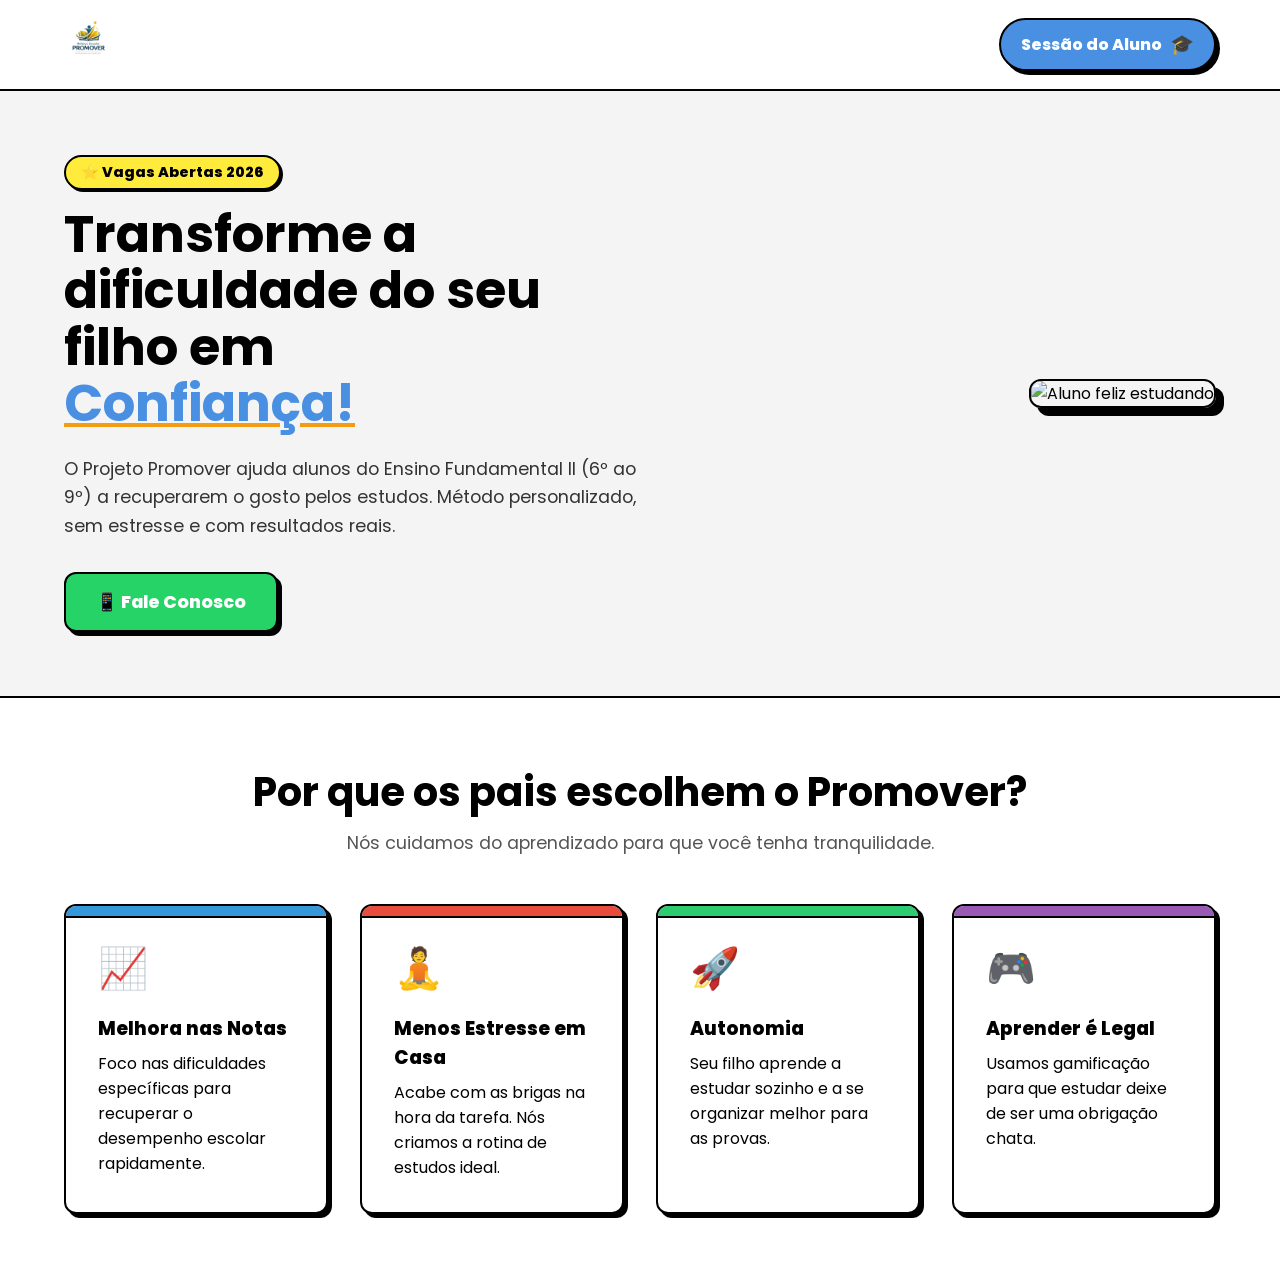
==== index.html @ b918e98c "up" ====
<!DOCTYPE html>
<html lang="pt-br">
<head>
    <meta charset="UTF-8">
    <meta name="viewport" content="width=device-width, initial-scale=1.0">
    <title>Projeto Promover - Reforço Escolar</title>
    <link href="https://fonts.googleapis.com/css2?family=Poppins:wght@400;600;800&display=swap" rel="stylesheet">
    
    <style>
        /* --- ESTILO NEO-BRUTALISTA / POP (Mantido) --- */
        :root {
            --primary: #4a90e2;    
            --accent: #f39c12;     
            --bg-body: #f4f4f4;    
            --surface: #ffffff;
            --border-color: #000000;
            --border-width: 2px;
            --shadow-hard: 4px 4px 0px 0px #000000;
            --radius: 12px;
        }

        * { margin: 0; padding: 0; box-sizing: border-box; font-family: 'Poppins', sans-serif; }

        body { background-color: var(--bg-body); color: #000; }
        a { text-decoration: none; color: inherit; }
        ul { list-style: none; }

        /* Header */
        header {
            background: var(--surface);
            padding: 1rem 5%;
            display: flex;
            justify-content: space-between;
            align-items: center;
            border-bottom: var(--border-width) solid var(--border-color);
            position: sticky;
            top: 0;
            z-index: 1000;
        }

        .logo img { height: 50px; }

        /* Navegação simplificada */
        nav ul { display: flex; align-items: center; gap: 1.5rem; }

        /* Botão Sessão do Aluno */
        .btn-aluno {
            background-color: var(--primary);
            color: #fff !important;
            padding: 10px 20px;
            border: var(--border-width) solid var(--border-color);
            border-radius: 50px;
            font-weight: 800;
            box-shadow: var(--shadow-hard);
            transition: transform 0.1s, box-shadow 0.1s;
            display: flex;
            align-items: center;
            gap: 8px;
        }

        .btn-aluno:active {
            transform: translate(2px, 2px);
            box-shadow: 0px 0px 0px 0px #000;
        }

        /* Hero Section */
        .hero {
            display: flex;
            align-items: center;
            justify-content: space-between;
            padding: 4rem 5%;
            gap: 2rem;
        }

        .hero-text { max-width: 50%; }

        .tag {
            background: #ffeb3b;
            display: inline-block;
            padding: 5px 15px;
            border: var(--border-width) solid var(--border-color);
            border-radius: 20px;
            font-weight: 800;
            font-size: 0.9rem;
            margin-bottom: 1rem;
            box-shadow: 2px 2px 0px 0px #000;
        }

        .hero h1 {
            font-size: 3.2rem;
            line-height: 1.1;
            margin-bottom: 1.5rem;
            color: #000;
        }

        .hero h1 span {
            color: var(--primary);
            text-decoration: underline;
            text-decoration-thickness: 4px;
            text-decoration-color: var(--accent);
        }

        .hero p {
            font-size: 1.1rem;
            line-height: 1.6;
            margin-bottom: 2rem;
            color: #333;
        }

        .cta-group { display: flex; gap: 15px; }

        /* Botão Principal (WhatsApp) */
        .btn-main {
            background: #25D366; /* Verde WhatsApp */
            color: #fff;
            padding: 15px 30px;
            font-size: 1.1rem;
            font-weight: 800;
            border: var(--border-width) solid var(--border-color);
            border-radius: var(--radius);
            box-shadow: var(--shadow-hard);
            cursor: pointer;
            transition: 0.1s;
            display: inline-flex;
            align-items: center;
            gap: 10px;
        }

        .btn-main:active {
            transform: translate(4px, 4px);
            box-shadow: 0 0 0 0 #000;
        }

        .hero-img img {
            max-width: 100%;
            border: var(--border-width) solid var(--border-color);
            border-radius: var(--radius);
            box-shadow: 8px 8px 0px 0px #000;
        }

        /* Serviços */
        .servicos {
            padding: 4rem 5%;
            background: #fff;
            border-top: var(--border-width) solid var(--border-color);
        }

        .section-header { text-align: center; margin-bottom: 3rem; }
        .section-header h2 { font-size: 2.5rem; margin-bottom: 0.5rem; }
        .section-header p { font-size: 1.1rem; color: #555; max-width: 600px; margin: 0 auto; }

        .grid {
            display: grid;
            grid-template-columns: repeat(auto-fit, minmax(260px, 1fr));
            gap: 2rem;
        }

        .card {
            background: #fff;
            padding: 2rem;
            border: var(--border-width) solid var(--border-color);
            border-radius: var(--radius);
            box-shadow: var(--shadow-hard);
            transition: transform 0.2s;
            position: relative;
            overflow: hidden;
        }

        .card:hover { transform: translateY(-5px); }

        .card::before {
            content: '';
            position: absolute;
            top: 0; left: 0; right: 0;
            height: 10px;
            border-bottom: var(--border-width) solid var(--border-color);
        }
        
        .card.blue::before { background: #3498db; }
        .card.red::before { background: #e74c3c; }
        .card.green::before { background: #2ecc71; }
        .card.purple::before { background: #9b59b6; }

        .icon { font-size: 2.5rem; margin-bottom: 1rem; display: inline-block; }
        .card h3 { margin-bottom: 0.5rem; font-weight: 800; }

        /* Mobile */
        @media (max-width: 768px) {
            header { flex-direction: column; gap: 1rem; }
            nav ul { width: 100%; justify-content: center; } /* Centraliza o botão no mobile */
            .hero { flex-direction: column-reverse; text-align: center; }
            .hero-text { max-width: 100%; }
            .cta-group { justify-content: center; flex-direction: column; }
            .logo img { height: 40px; }
        }
    </style>
</head>
<body>

    <header>
        <a href="#" class="logo">
            <img src="logo.png" alt="Logo Projeto Promover">
        </a>
        
        <nav>
            <ul>
                <li>
                    <a href="/login-aluno" class="btn-aluno">
                        <span>Sessão do Aluno</span>
                        <span style="font-size: 1.2em;">🎓</span>
                    </a>
                </li>
            </ul>
        </nav>
    </header>

    <main>
        <section class="hero">
            <div class="hero-text">
                <div class="tag">⭐ Vagas Abertas 2026</div>
                
                <h1>Transforme a dificuldade do seu filho em <br><span>Confiança!</span></h1>
                
                <p>O Projeto Promover ajuda alunos do Ensino Fundamental II (6º ao 9º) a recuperarem o gosto pelos estudos. Método personalizado, sem estresse e com resultados reais.</p>
                
                <div class="cta-group">
                    <a href="https://wa.me/5585992621003?text=Vi%20o%20site%20e%20gostaria%20de%20pedir%20informa%C3%A7%C3%B5es" target="_blank" class="btn-main">
                        📱 Fale Conosco
                    </a>
                </div>
            </div>

            <div class="hero-img">
                <img src="https://placehold.co/600x400/ffeaa7/000000?text=Crian%C3%A7a+Feliz+Estudando" alt="Aluno feliz estudando">
            </div>
        </section>

        <section class="servicos">
            <div class="section-header">
                <h2>Por que os pais escolhem o Promover?</h2>
                <p>Nós cuidamos do aprendizado para que você tenha tranquilidade.</p>
            </div>

            <div class="grid">
                <div class="card blue">
                    <span class="icon">📈</span>
                    <h3>Melhora nas Notas</h3>
                    <p>Foco nas dificuldades específicas para recuperar o desempenho escolar rapidamente.</p>
                </div>
                
                <div class="card red">
                    <span class="icon">🧘</span>
                    <h3>Menos Estresse em Casa</h3>
                    <p>Acabe com as brigas na hora da tarefa. Nós criamos a rotina de estudos ideal.</p>
                </div>

                <div class="card green">
                    <span class="icon">🚀</span>
                    <h3>Autonomia</h3>
                    <p>Seu filho aprende a estudar sozinho e a se organizar melhor para as provas.</p>
                </div>

                <div class="card purple">
                    <span class="icon">🎮</span>
                    <h3>Aprender é Legal</h3>
                    <p>Usamos gamificação para que estudar deixe de ser uma obrigação chata.</p>
                </div>
            </div>
        </section>
    </main>

</body>
</html>
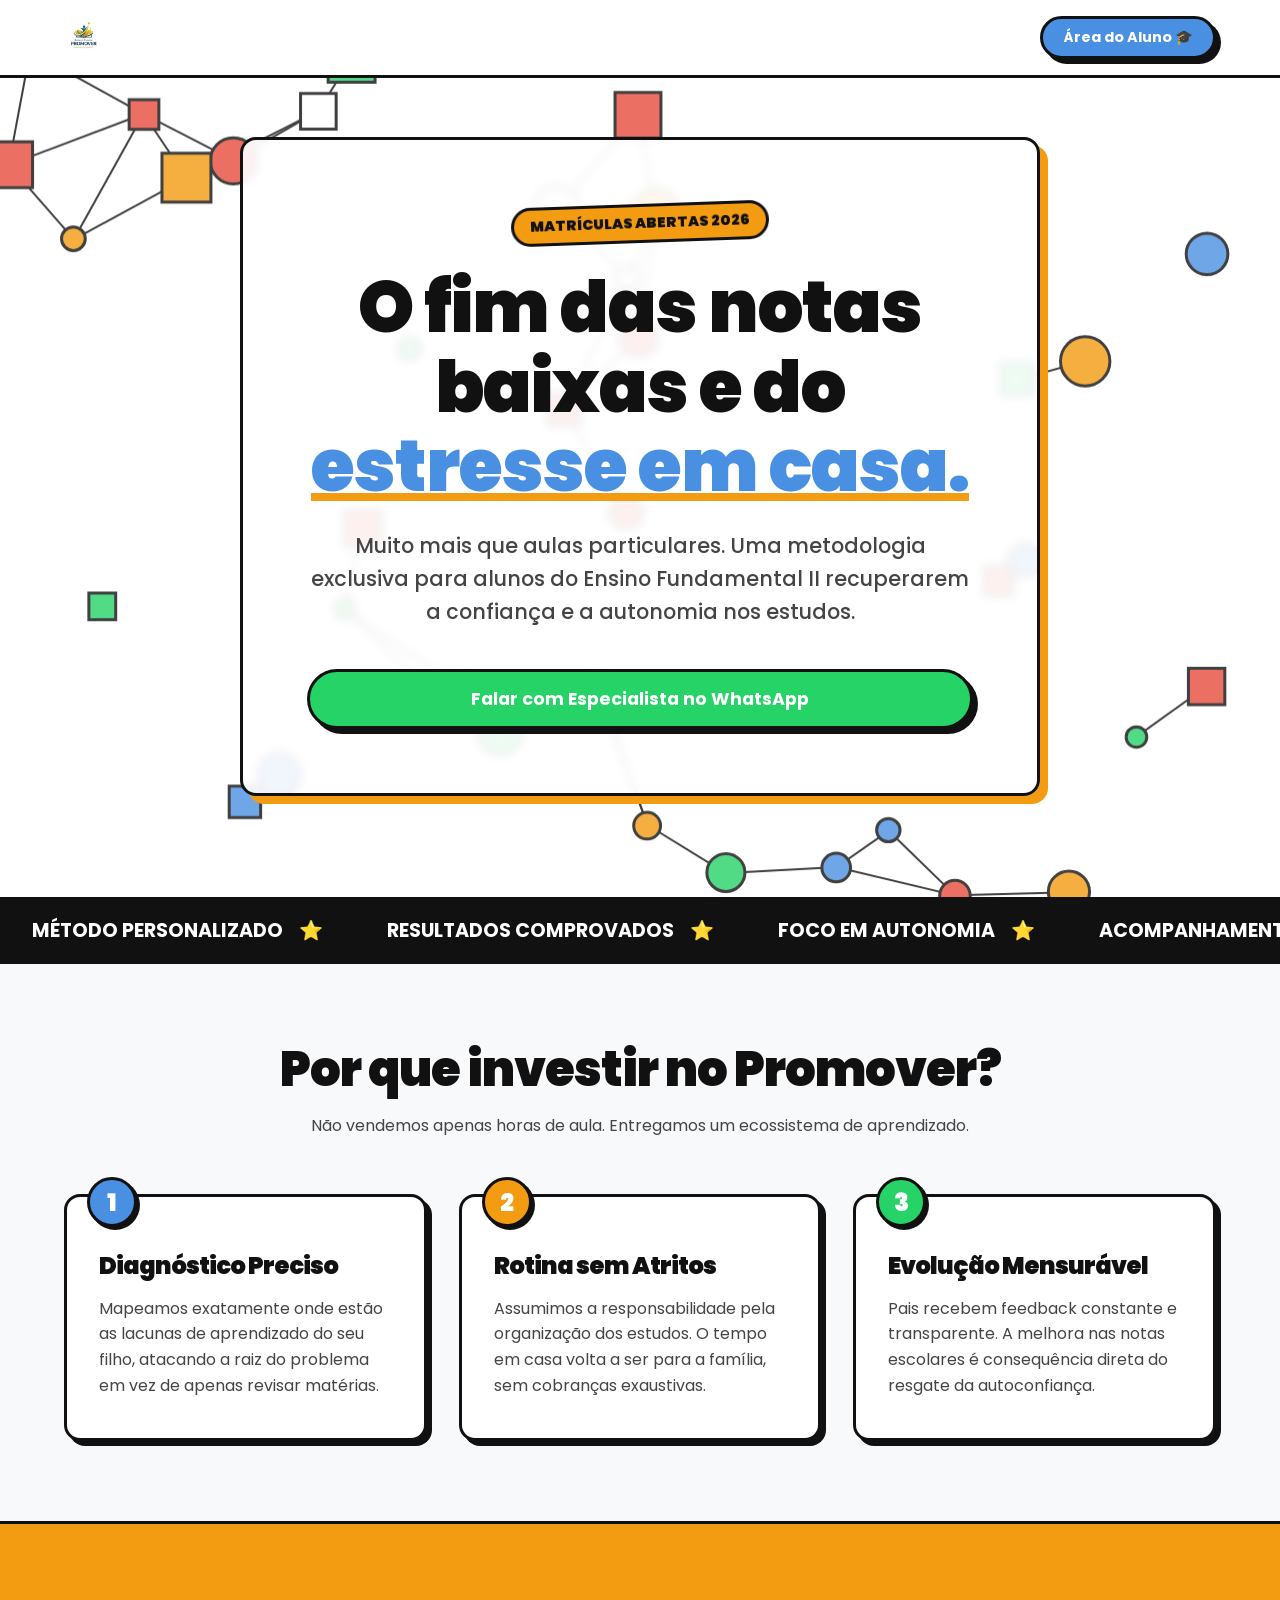
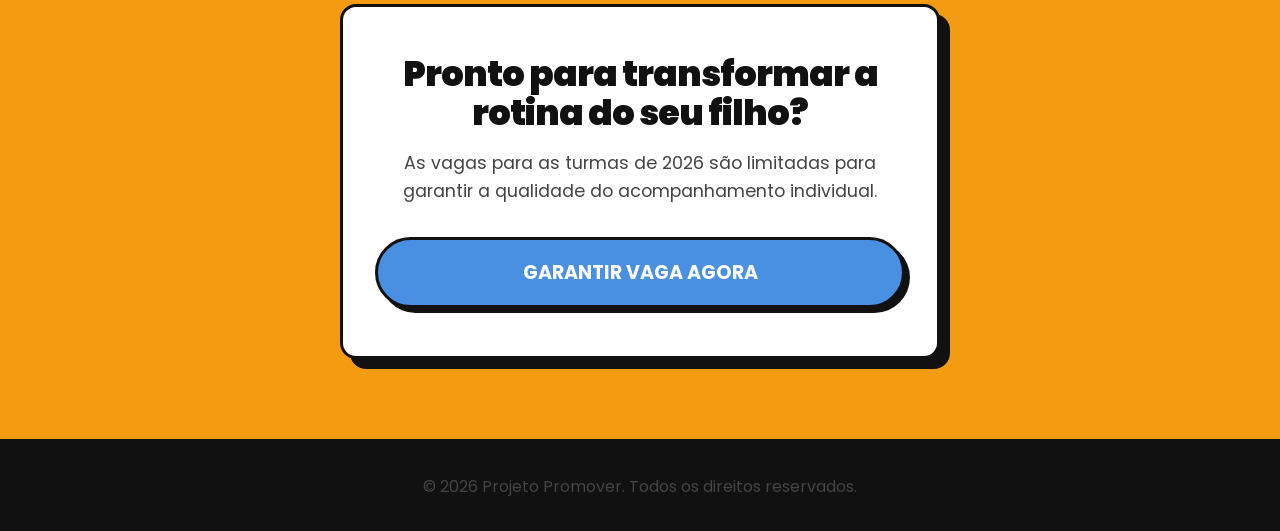
==== commit 2aa2ab95: "up" ====
--- a/index.html
+++ b/index.html
@@ -2,30 +2,78 @@
 <html lang="pt-br">
 <head>
     <meta charset="UTF-8">
-    <meta name="viewport" content="width=device-width, initial-scale=1.0">
-    <title>Projeto Promover - Reforço Escolar</title>
-    <link href="https://fonts.googleapis.com/css2?family=Poppins:wght@400;600;800&display=swap" rel="stylesheet">
+    <meta name="viewport" content="width=device-width, initial-scale=1.0, maximum-scale=1.0, user-scalable=no">
+    <title>Projeto Promover | Reforço Escolar Premium</title>
+    <link href="https://fonts.googleapis.com/css2?family=Poppins:wght@400;500;700;900&display=swap" rel="stylesheet">
     
     <style>
-        /* --- ESTILO NEO-BRUTALISTA / POP (Mantido) --- */
         :root {
             --primary: #4a90e2;    
             --accent: #f39c12;     
-            --bg-body: #f4f4f4;    
+            --success: #25D366;
+            --danger: #e74c3c;
+            --dark: #111111;
+            --bg-body: #f8f9fa;    
             --surface: #ffffff;
-            --border-color: #000000;
-            --border-width: 2px;
-            --shadow-hard: 4px 4px 0px 0px #000000;
-            --radius: 12px;
+            --border-color: #111111;
+            --border-width: 3px;
+            --shadow-hard: 5px 5px 0px 0px var(--dark);
+            --shadow-hard-hover: 2px 2px 0px 0px var(--dark);
+            --radius-lg: 16px;
+            --radius-sm: 8px;
         }
 
         * { margin: 0; padding: 0; box-sizing: border-box; font-family: 'Poppins', sans-serif; }
-
-        body { background-color: var(--bg-body); color: #000; }
+        
+        body { 
+            background-color: var(--bg-body); 
+            color: var(--dark); 
+            overflow-x: hidden; 
+            -webkit-font-smoothing: antialiased;
+        }
+        
         a { text-decoration: none; color: inherit; }
         ul { list-style: none; }
-
-        /* Header */
+        img { max-width: 100%; display: block; }
+
+        h1, h2, h3 { font-weight: 900; line-height: 1.1; letter-spacing: -1px; }
+        p { font-weight: 400; line-height: 1.6; color: #444; }
+
+        .btn {
+            display: inline-flex;
+            align-items: center;
+            justify-content: center;
+            gap: 10px;
+            padding: 14px 28px;
+            font-size: 1.1rem;
+            font-weight: 700;
+            border: var(--border-width) solid var(--border-color);
+            border-radius: 50px;
+            cursor: pointer;
+            transition: all 0.2s ease;
+            text-align: center;
+            box-shadow: var(--shadow-hard);
+        }
+
+        .btn:active {
+            transform: translate(3px, 3px);
+            box-shadow: var(--shadow-hard-hover);
+        }
+
+        .btn-primary { background-color: var(--primary); color: #fff; }
+        .btn-success { background-color: var(--success); color: #fff; }
+        .btn-outline { background-color: var(--surface); color: var(--dark); }
+
+        .reveal {
+            opacity: 0;
+            transform: translateY(40px);
+            transition: opacity 0.7s ease-out, transform 0.7s cubic-bezier(0.2, 0.8, 0.2, 1);
+        }
+        .reveal.active {
+            opacity: 1;
+            transform: translateY(0);
+        }
+
         header {
             background: var(--surface);
             padding: 1rem 5%;
@@ -33,165 +81,229 @@
             justify-content: space-between;
             align-items: center;
             border-bottom: var(--border-width) solid var(--border-color);
-            position: sticky;
+            position: fixed;
+            width: 100%;
             top: 0;
             z-index: 1000;
         }
 
-        .logo img { height: 50px; }
-
-        /* Navegação simplificada */
-        nav ul { display: flex; align-items: center; gap: 1.5rem; }
-
-        /* Botão Sessão do Aluno */
-        .btn-aluno {
-            background-color: var(--primary);
-            color: #fff !important;
-            padding: 10px 20px;
+        .logo img { height: 40px; }
+
+        .hero {
+            position: relative;
+            min-height: 100vh;
+            display: flex;
+            flex-direction: column;
+            justify-content: center;
+            padding: 100px 5% 4rem; /* Top padding para o header fixo */
+            background-color: var(--surface);
+            border-bottom: var(--border-width) solid var(--border-color);
+            overflow: hidden;
+        }
+
+        #networkCanvas {
+            position: absolute;
+            top: 0;
+            left: 0;
+            width: 100%;
+            height: 100%;
+            z-index: 1;
+            opacity: 0.8;
+            pointer-events: auto; /* Permite interacao */
+        }
+
+        .hero-content {
+            position: relative;
+            z-index: 2;
+            max-width: 800px;
+            margin: 0 auto;
+            text-align: center;
+            background: rgba(255, 255, 255, 0.9);
+            padding: 2rem;
+            border: var(--border-width) solid var(--border-color);
+            border-radius: var(--radius-lg);
+            box-shadow: 8px 8px 0px 0px var(--accent);
+            backdrop-filter: blur(5px);
+        }
+
+        .hero-tag {
+            display: inline-block;
+            background: var(--accent);
+            color: var(--dark);
+            padding: 6px 16px;
             border: var(--border-width) solid var(--border-color);
             border-radius: 50px;
-            font-weight: 800;
-            box-shadow: var(--shadow-hard);
-            transition: transform 0.1s, box-shadow 0.1s;
-            display: flex;
-            align-items: center;
-            gap: 8px;
-        }
-
-        .btn-aluno:active {
-            transform: translate(2px, 2px);
-            box-shadow: 0px 0px 0px 0px #000;
-        }
-
-        /* Hero Section */
-        .hero {
-            display: flex;
-            align-items: center;
-            justify-content: space-between;
-            padding: 4rem 5%;
-            gap: 2rem;
-        }
-
-        .hero-text { max-width: 50%; }
-
-        .tag {
-            background: #ffeb3b;
-            display: inline-block;
-            padding: 5px 15px;
-            border: var(--border-width) solid var(--border-color);
-            border-radius: 20px;
-            font-weight: 800;
+            font-weight: 900;
             font-size: 0.9rem;
-            margin-bottom: 1rem;
-            box-shadow: 2px 2px 0px 0px #000;
+            text-transform: uppercase;
+            margin-bottom: 1.5rem;
+            transform: rotate(-2deg);
         }
 
         .hero h1 {
-            font-size: 3.2rem;
-            line-height: 1.1;
+            font-size: clamp(2.2rem, 8vw, 4.5rem);
             margin-bottom: 1.5rem;
-            color: #000;
         }
 
         .hero h1 span {
             color: var(--primary);
-            text-decoration: underline;
-            text-decoration-thickness: 4px;
-            text-decoration-color: var(--accent);
-        }
-
-        .hero p {
-            font-size: 1.1rem;
-            line-height: 1.6;
-            margin-bottom: 2rem;
-            color: #333;
-        }
-
-        .cta-group { display: flex; gap: 15px; }
-
-        /* Botão Principal (WhatsApp) */
-        .btn-main {
-            background: #25D366; /* Verde WhatsApp */
-            color: #fff;
-            padding: 15px 30px;
-            font-size: 1.1rem;
-            font-weight: 800;
-            border: var(--border-width) solid var(--border-color);
-            border-radius: var(--radius);
-            box-shadow: var(--shadow-hard);
-            cursor: pointer;
-            transition: 0.1s;
-            display: inline-flex;
-            align-items: center;
-            gap: 10px;
-        }
-
-        .btn-main:active {
-            transform: translate(4px, 4px);
-            box-shadow: 0 0 0 0 #000;
-        }
-
-        .hero-img img {
-            max-width: 100%;
-            border: var(--border-width) solid var(--border-color);
-            border-radius: var(--radius);
-            box-shadow: 8px 8px 0px 0px #000;
-        }
-
-        /* Serviços */
-        .servicos {
-            padding: 4rem 5%;
-            background: #fff;
-            border-top: var(--border-width) solid var(--border-color);
-        }
-
-        .section-header { text-align: center; margin-bottom: 3rem; }
-        .section-header h2 { font-size: 2.5rem; margin-bottom: 0.5rem; }
-        .section-header p { font-size: 1.1rem; color: #555; max-width: 600px; margin: 0 auto; }
-
-        .grid {
-            display: grid;
-            grid-template-columns: repeat(auto-fit, minmax(260px, 1fr));
-            gap: 2rem;
-        }
-
-        .card {
-            background: #fff;
-            padding: 2rem;
-            border: var(--border-width) solid var(--border-color);
-            border-radius: var(--radius);
-            box-shadow: var(--shadow-hard);
-            transition: transform 0.2s;
             position: relative;
-            overflow: hidden;
-        }
-
-        .card:hover { transform: translateY(-5px); }
-
-        .card::before {
+            display: inline-block;
+        }
+        
+        .hero h1 span::after {
             content: '';
             position: absolute;
-            top: 0; left: 0; right: 0;
-            height: 10px;
+            bottom: 4px;
+            left: 0;
+            width: 100%;
+            height: 8px;
+            background-color: var(--accent);
+            z-index: -1;
+        }
+
+        .hero p {
+            font-size: clamp(1.1rem, 4vw, 1.3rem);
+            margin-bottom: 2.5rem;
+            font-weight: 500;
+        }
+
+        .hero-btns {
+            display: flex;
+            flex-direction: column;
+            gap: 1rem;
+        }
+
+        .marquee-wrapper {
+            background: var(--dark);
+            color: #fff;
+            padding: 1rem 0;
+            overflow: hidden;
             border-bottom: var(--border-width) solid var(--border-color);
-        }
-        
-        .card.blue::before { background: #3498db; }
-        .card.red::before { background: #e74c3c; }
-        .card.green::before { background: #2ecc71; }
-        .card.purple::before { background: #9b59b6; }
-
-        .icon { font-size: 2.5rem; margin-bottom: 1rem; display: inline-block; }
-        .card h3 { margin-bottom: 0.5rem; font-weight: 800; }
-
-        /* Mobile */
-        @media (max-width: 768px) {
-            header { flex-direction: column; gap: 1rem; }
-            nav ul { width: 100%; justify-content: center; } /* Centraliza o botão no mobile */
-            .hero { flex-direction: column-reverse; text-align: center; }
-            .hero-text { max-width: 100%; }
-            .cta-group { justify-content: center; flex-direction: column; }
-            .logo img { height: 40px; }
+            display: flex;
+            white-space: nowrap;
+        }
+
+        .marquee-content {
+            display: flex;
+            animation: marquee 20s linear infinite;
+        }
+
+        .marquee-item {
+            font-size: 1.2rem;
+            font-weight: 700;
+            text-transform: uppercase;
+            margin: 0 2rem;
+            display: flex;
+            align-items: center;
+            gap: 1rem;
+        }
+
+        .marquee-item::after {
+            content: '⭐';
+        }
+
+        @keyframes marquee {
+            0% { transform: translateX(0); }
+            100% { transform: translateX(-50%); }
+        }
+
+        .section-padding {
+            padding: 5rem 5%;
+        }
+
+        .section-title {
+            text-align: center;
+            margin-bottom: 3.5rem;
+        }
+
+        .section-title h2 {
+            font-size: clamp(2rem, 6vw, 3rem);
+            margin-bottom: 1rem;
+        }
+
+        .grid-cards {
+            display: grid;
+            grid-template-columns: 1fr;
+            gap: 2rem;
+        }
+
+        .invest-card {
+            background: var(--surface);
+            border: var(--border-width) solid var(--border-color);
+            border-radius: var(--radius-lg);
+            padding: 2.5rem 2rem;
+            box-shadow: var(--shadow-hard);
+            position: relative;
+            transition: transform 0.3s ease;
+        }
+
+        .invest-card:hover {
+            transform: translateY(-5px);
+        }
+
+        .card-number {
+            position: absolute;
+            top: -20px;
+            left: 20px;
+            background: var(--primary);
+            color: #fff;
+            width: 50px;
+            height: 50px;
+            display: flex;
+            align-items: center;
+            justify-content: center;
+            font-size: 1.5rem;
+            font-weight: 900;
+            border: var(--border-width) solid var(--border-color);
+            border-radius: 50%;
+            box-shadow: 3px 3px 0px 0px var(--dark);
+        }
+
+        .invest-card h3 {
+            font-size: 1.5rem;
+            margin-bottom: 1rem;
+            margin-top: 1rem;
+        }
+
+        .cta-final {
+            background: var(--accent);
+            text-align: center;
+            border-top: var(--border-width) solid var(--border-color);
+            border-bottom: var(--border-width) solid var(--border-color);
+        }
+
+        .cta-box {
+            background: var(--surface);
+            border: var(--border-width) solid var(--border-color);
+            border-radius: var(--radius-lg);
+            padding: 3rem 2rem;
+            box-shadow: 10px 10px 0px 0px var(--dark);
+            max-width: 600px;
+            margin: 0 auto;
+        }
+
+        .cta-box h2 {
+            font-size: 2.2rem;
+            margin-bottom: 1rem;
+        }
+
+        .cta-box p {
+            margin-bottom: 2rem;
+            font-size: 1.1rem;
+        }
+
+        footer {
+            background: var(--dark);
+            color: #fff;
+            text-align: center;
+            padding: 2rem 5%;
+        }
+
+        @media (min-width: 768px) {
+            .hero-btns { flex-direction: row; justify-content: center; }
+            .grid-cards { grid-template-columns: repeat(3, 1fr); }
+            .hero-content { padding: 4rem; }
         }
     </style>
 </head>
@@ -199,75 +311,243 @@
 
     <header>
         <a href="#" class="logo">
-            <img src="logo.png" alt="Logo Projeto Promover">
+            <img src="logo.png" alt="Projeto Promover">
         </a>
-        
-        <nav>
-            <ul>
-                <li>
-                    <a href="/login-aluno" class="btn-aluno">
-                        <span>Sessão do Aluno</span>
-                        <span style="font-size: 1.2em;">🎓</span>
-                    </a>
-                </li>
-            </ul>
-        </nav>
+        <a href="turmas.html" class="btn btn-primary" style="padding: 8px 20px; font-size: 0.9rem;">
+            Área do Aluno 🎓
+        </a>
     </header>
 
     <main>
         <section class="hero">
-            <div class="hero-text">
-                <div class="tag">⭐ Vagas Abertas 2026</div>
+            <canvas id="networkCanvas"></canvas>
+            
+            <div class="hero-content reveal">
+                <div class="hero-tag">Matrículas Abertas 2026</div>
                 
-                <h1>Transforme a dificuldade do seu filho em <br><span>Confiança!</span></h1>
+                <h1>O fim das notas baixas e do <span>estresse em casa.</span></h1>
                 
-                <p>O Projeto Promover ajuda alunos do Ensino Fundamental II (6º ao 9º) a recuperarem o gosto pelos estudos. Método personalizado, sem estresse e com resultados reais.</p>
+                <p>Muito mais que aulas particulares. Uma metodologia exclusiva para alunos do Ensino Fundamental II recuperarem a confiança e a autonomia nos estudos.</p>
                 
-                <div class="cta-group">
-                    <a href="https://wa.me/5585992621003?text=Vi%20o%20site%20e%20gostaria%20de%20pedir%20informa%C3%A7%C3%B5es" target="_blank" class="btn-main">
-                        📱 Fale Conosco
+                <div class="hero-btns">
+                    <a href="https://wa.me/5585992621003?text=Quero%20agendar%20uma%20avalia%C3%A7%C3%A3o%20para%20meu%20filho(a)" target="_blank" class="btn btn-success" style="width: 100%;">
+                        Falar com Especialista no WhatsApp
                     </a>
                 </div>
             </div>
-
-            <div class="hero-img">
-                <img src="https://placehold.co/600x400/ffeaa7/000000?text=Crian%C3%A7a+Feliz+Estudando" alt="Aluno feliz estudando">
+        </section>
+
+        <div class="marquee-wrapper">
+            <div class="marquee-content">
+                <!-- Conteudo duplicado para criar o loop infinito -->
+                <div class="marquee-item">Método Personalizado</div>
+                <div class="marquee-item">Resultados Comprovados</div>
+                <div class="marquee-item">Foco em Autonomia</div>
+                <div class="marquee-item">Acompanhamento Individual</div>
+                <div class="marquee-item">Do 6º ao 9º Ano</div>
+                <!-- Duplicata -->
+                <div class="marquee-item">Método Personalizado</div>
+                <div class="marquee-item">Resultados Comprovados</div>
+                <div class="marquee-item">Foco em Autonomia</div>
+                <div class="marquee-item">Acompanhamento Individual</div>
+                <div class="marquee-item">Do 6º ao 9º Ano</div>
             </div>
-        </section>
-
-        <section class="servicos">
-            <div class="section-header">
-                <h2>Por que os pais escolhem o Promover?</h2>
-                <p>Nós cuidamos do aprendizado para que você tenha tranquilidade.</p>
+        </div>
+
+        <section class="section-padding">
+            <div class="section-title reveal">
+                <h2>Por que investir no Promover?</h2>
+                <p>Não vendemos apenas horas de aula. Entregamos um ecossistema de aprendizado.</p>
             </div>
 
-            <div class="grid">
-                <div class="card blue">
-                    <span class="icon">📈</span>
-                    <h3>Melhora nas Notas</h3>
-                    <p>Foco nas dificuldades específicas para recuperar o desempenho escolar rapidamente.</p>
+            <div class="grid-cards">
+                <div class="invest-card reveal" style="transition-delay: 0.1s;">
+                    <div class="card-number">1</div>
+                    <h3>Diagnóstico Preciso</h3>
+                    <p>Mapeamos exatamente onde estão as lacunas de aprendizado do seu filho, atacando a raiz do problema em vez de apenas revisar matérias.</p>
                 </div>
-                
-                <div class="card red">
-                    <span class="icon">🧘</span>
-                    <h3>Menos Estresse em Casa</h3>
-                    <p>Acabe com as brigas na hora da tarefa. Nós criamos a rotina de estudos ideal.</p>
+
+                <div class="invest-card reveal" style="transition-delay: 0.2s;">
+                    <div class="card-number" style="background: var(--accent);">2</div>
+                    <h3>Rotina sem Atritos</h3>
+                    <p>Assumimos a responsabilidade pela organização dos estudos. O tempo em casa volta a ser para a família, sem cobranças exaustivas.</p>
                 </div>
 
-                <div class="card green">
-                    <span class="icon">🚀</span>
-                    <h3>Autonomia</h3>
-                    <p>Seu filho aprende a estudar sozinho e a se organizar melhor para as provas.</p>
-                </div>
-
-                <div class="card purple">
-                    <span class="icon">🎮</span>
-                    <h3>Aprender é Legal</h3>
-                    <p>Usamos gamificação para que estudar deixe de ser uma obrigação chata.</p>
+                <div class="invest-card reveal" style="transition-delay: 0.3s;">
+                    <div class="card-number" style="background: var(--success);">3</div>
+                    <h3>Evolução Mensurável</h3>
+                    <p>Pais recebem feedback constante e transparente. A melhora nas notas escolares é consequência direta do resgate da autoconfiança.</p>
                 </div>
             </div>
         </section>
+
+        <section class="section-padding cta-final">
+            <div class="cta-box reveal">
+                <h2>Pronto para transformar a rotina do seu filho?</h2>
+                <p>As vagas para as turmas de 2026 são limitadas para garantir a qualidade do acompanhamento individual.</p>
+                <a href="https://wa.me/5585992621003?text=Ol%C3%A1!%20Gostaria%20de%20saber%20os%20valores%20e%20planos%20do%20Projeto%20Promover." target="_blank" class="btn btn-primary" style="width: 100%; font-size: 1.2rem; padding: 18px;">
+                    GARANTIR VAGA AGORA
+                </a>
+            </div>
+        </section>
     </main>
 
+    <footer>
+        <p>&copy; 2026 Projeto Promover. Todos os direitos reservados.</p>
+    </footer>
+
+    <script>
+        // 1. Logica do Scroll Reveal (Animacoes na rolagem)
+        document.addEventListener("DOMContentLoaded", () => {
+            const reveals = document.querySelectorAll(".reveal");
+            const observer = new IntersectionObserver((entries) => {
+                entries.forEach(entry => {
+                    if (entry.isIntersecting) {
+                        entry.target.classList.add("active");
+                    }
+                });
+            }, { threshold: 0.15, rootMargin: "0px 0px -50px 0px" });
+
+            reveals.forEach(reveal => observer.observe(reveal));
+        });
+
+        // 2. Logica do Canvas Interativo (Conexoes Neo-Brutalistas)
+        window.onload = function() {
+            const canvas = document.getElementById('networkCanvas');
+            const ctx = canvas.getContext('2d');
+            let particles = [];
+            
+            // Controle de Mouse/Touch
+            let mouse = { x: null, y: null, radius: 100 };
+
+            function resize() {
+                canvas.width = canvas.parentElement.offsetWidth;
+                canvas.height = canvas.parentElement.offsetHeight;
+            }
+            
+            window.addEventListener('resize', resize);
+            resize();
+
+            // Atualiza posicao do mouse/touch
+            canvas.addEventListener('mousemove', (e) => {
+                const rect = canvas.getBoundingClientRect();
+                mouse.x = e.clientX - rect.left;
+                mouse.y = e.clientY - rect.top;
+            });
+            
+            canvas.addEventListener('touchmove', (e) => {
+                const rect = canvas.getBoundingClientRect();
+                mouse.x = e.touches[0].clientX - rect.left;
+                mouse.y = e.touches[0].clientY - rect.top;
+            });
+
+            canvas.addEventListener('mouseleave', () => { mouse.x = null; mouse.y = null; });
+            canvas.addEventListener('touchend', () => { mouse.x = null; mouse.y = null; });
+
+            const colors = ['#4a90e2', '#f39c12', '#25D366', '#e74c3c', '#ffffff'];
+            const shapes = ['circle', 'square'];
+
+            class Particle {
+                constructor() {
+                    this.x = Math.random() * canvas.width;
+                    this.y = Math.random() * canvas.height;
+                    this.size = Math.random() * 15 + 10;
+                    this.baseX = this.x;
+                    this.baseY = this.y;
+                    this.density = (Math.random() * 30) + 1;
+                    this.color = colors[Math.floor(Math.random() * colors.length)];
+                    this.shape = shapes[Math.floor(Math.random() * shapes.length)];
+                    this.vx = (Math.random() - 0.5) * 1.5;
+                    this.vy = (Math.random() - 0.5) * 1.5;
+                }
+
+                draw() {
+                    ctx.beginPath();
+                    ctx.lineWidth = 3;
+                    ctx.strokeStyle = '#111111';
+                    ctx.fillStyle = this.color;
+
+                    if (this.shape === 'circle') {
+                        ctx.arc(this.x, this.y, this.size, 0, Math.PI * 2);
+                    } else {
+                        ctx.rect(this.x - this.size, this.y - this.size, this.size * 2, this.size * 2);
+                    }
+                    
+                    ctx.fill();
+                    ctx.stroke();
+                }
+
+                update() {
+                    // Movimento natural
+                    this.x += this.vx;
+                    this.y += this.vy;
+
+                    // Rebater nas bordas
+                    if (this.x > canvas.width || this.x < 0) this.vx = -this.vx;
+                    if (this.y > canvas.height || this.y < 0) this.vy = -this.vy;
+
+                    // Interação com Mouse/Touch (Repelir)
+                    if (mouse.x != null) {
+                        let dx = mouse.x - this.x;
+                        let dy = mouse.y - this.y;
+                        let distance = Math.sqrt(dx * dx + dy * dy);
+                        let forceDirectionX = dx / distance;
+                        let forceDirectionY = dy / distance;
+                        let maxDistance = mouse.radius;
+                        let force = (maxDistance - distance) / maxDistance;
+                        let directionX = forceDirectionX * force * this.density;
+                        let directionY = forceDirectionY * force * this.density;
+
+                        if (distance < mouse.radius) {
+                            this.x -= directionX;
+                            this.y -= directionY;
+                        }
+                    }
+                }
+            }
+
+            function init() {
+                particles = [];
+                // Menos particulas em telas menores para melhor performance
+                let numParticles = window.innerWidth < 768 ? 20 : 40;
+                for (let i = 0; i < numParticles; i++) {
+                    particles.push(new Particle());
+                }
+            }
+
+            function animate() {
+                ctx.clearRect(0, 0, canvas.width, canvas.height);
+                
+                // Desenha linhas conectando particulas proximas
+                for (let a = 0; a < particles.length; a++) {
+                    for (let b = a; b < particles.length; b++) {
+                        let dx = particles[a].x - particles[b].x;
+                        let dy = particles[a].y - particles[b].y;
+                        let distance = Math.sqrt(dx * dx + dy * dy);
+
+                        if (distance < 150) {
+                            ctx.beginPath();
+                            ctx.strokeStyle = '#111111';
+                            ctx.lineWidth = 2;
+                            ctx.moveTo(particles[a].x, particles[a].y);
+                            ctx.lineTo(particles[b].x, particles[b].y);
+                            ctx.stroke();
+                        }
+                    }
+                }
+
+                // Atualiza e desenha formas
+                for (let i = 0; i < particles.length; i++) {
+                    particles[i].update();
+                    particles[i].draw();
+                }
+                
+                requestAnimationFrame(animate);
+            }
+
+            init();
+            animate();
+        };
+    </script>
 </body>
 </html>
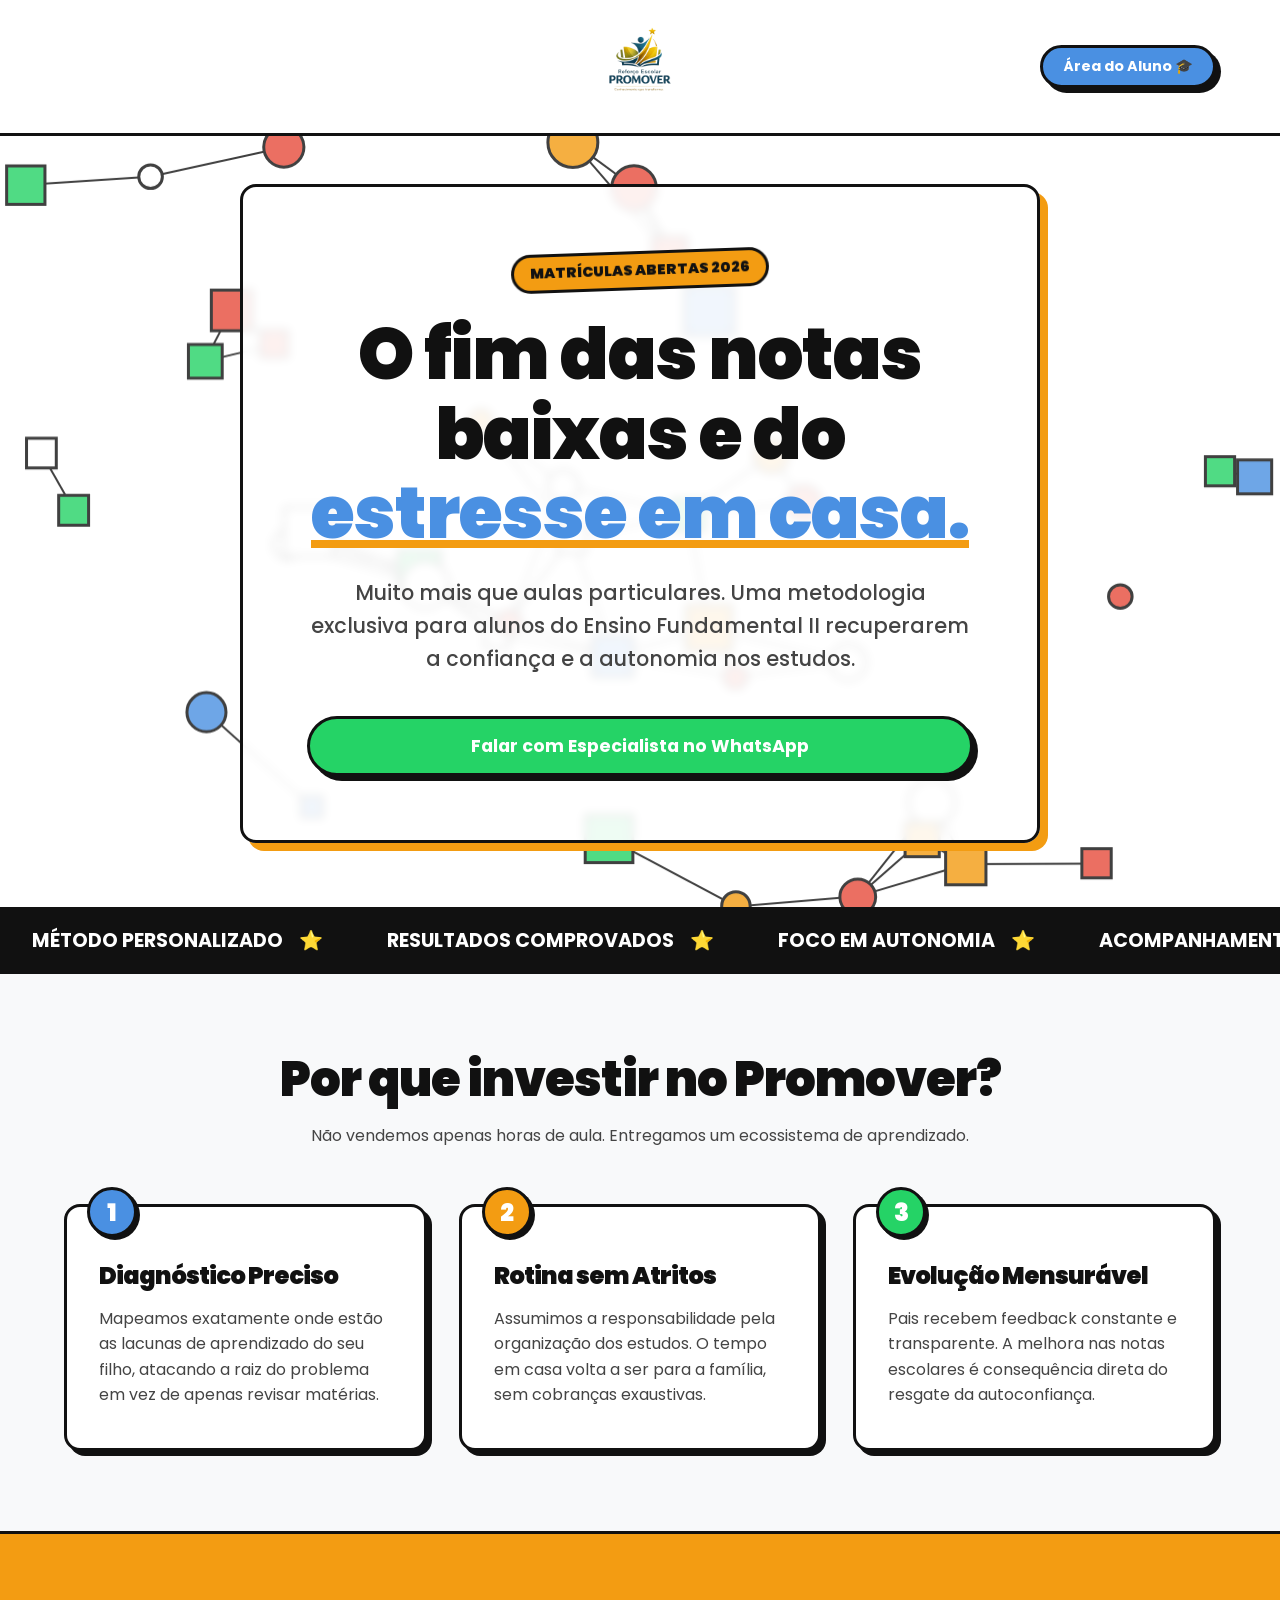
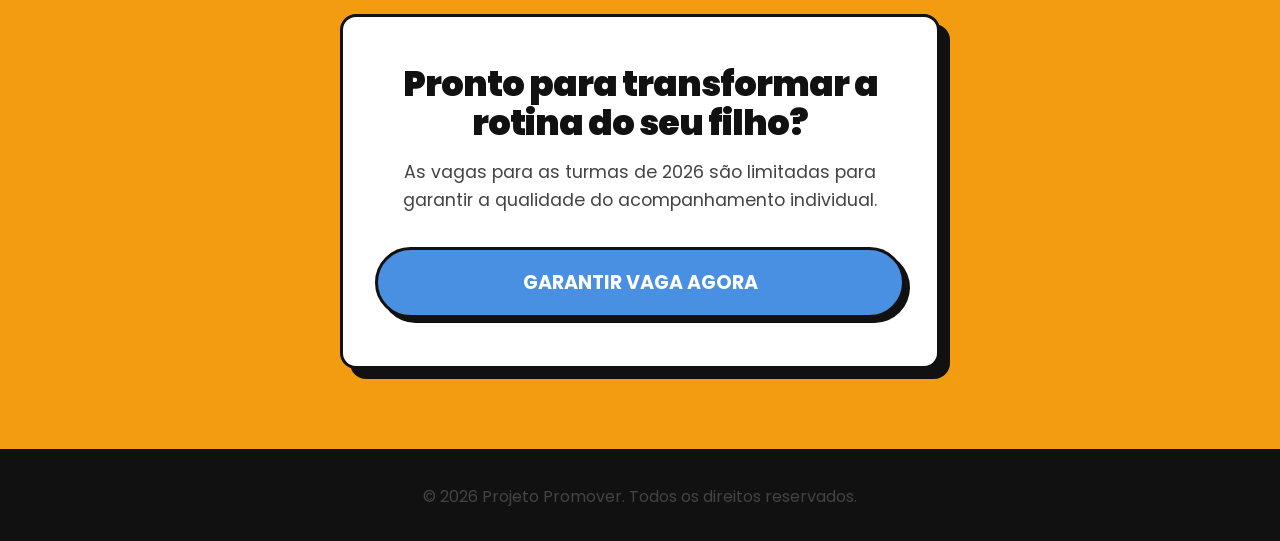
==== commit 1cf32744: "up" ====
--- a/index.html
+++ b/index.html
@@ -76,26 +76,36 @@
 
         header {
             background: var(--surface);
-            padding: 1rem 5%;
-            display: flex;
-            justify-content: space-between;
+            padding: 1.5rem 5%;
+            display: flex;
+            flex-direction: column;
+            justify-content: center;
             align-items: center;
+            gap: 1.2rem;
             border-bottom: var(--border-width) solid var(--border-color);
-            position: fixed;
-            width: 100%;
-            top: 0;
-            z-index: 1000;
-        }
-
-        .logo img { height: 40px; }
+            position: relative;
+            z-index: 10;
+        }
+
+        .logo { display: inline-block; }
+        
+        .logo img { 
+            height: clamp(65px, 12vw, 95px); /* Tamanho muito maior e responsivo */
+            transition: transform 0.3s ease;
+            object-fit: contain;
+        }
+        
+        .logo:hover img { 
+            transform: scale(1.05); /* Efeito de destaque */
+        }
 
         .hero {
             position: relative;
-            min-height: 100vh;
+            min-height: calc(100vh - 130px);
             display: flex;
             flex-direction: column;
             justify-content: center;
-            padding: 100px 5% 4rem; /* Top padding para o header fixo */
+            padding: 3rem 5% 4rem;
             background-color: var(--surface);
             border-bottom: var(--border-width) solid var(--border-color);
             overflow: hidden;
@@ -109,7 +119,7 @@
             height: 100%;
             z-index: 1;
             opacity: 0.8;
-            pointer-events: auto; /* Permite interacao */
+            pointer-events: auto;
         }
 
         .hero-content {
@@ -301,6 +311,20 @@
         }
 
         @media (min-width: 768px) {
+            header { 
+                display: grid;
+                grid-template-columns: 1fr auto 1fr;
+                align-items: center;
+                padding: 1.2rem 5%; 
+            }
+            .logo {
+                grid-column: 2;
+                justify-self: center;
+            }
+            header .btn-primary {
+                grid-column: 3;
+                justify-self: end;
+            }
             .hero-btns { flex-direction: row; justify-content: center; }
             .grid-cards { grid-template-columns: repeat(3, 1fr); }
             .hero-content { padding: 4rem; }
@@ -311,6 +335,7 @@
 
     <header>
         <a href="#" class="logo">
+            <!-- Mantenha sua logo original aqui -->
             <img src="logo.png" alt="Projeto Promover">
         </a>
         <a href="turmas.html" class="btn btn-primary" style="padding: 8px 20px; font-size: 0.9rem;">
@@ -320,6 +345,7 @@
 
     <main>
         <section class="hero">
+            <!-- Canvas de Fundo (Conexões) -->
             <canvas id="networkCanvas"></canvas>
             
             <div class="hero-content reveal">
@@ -339,13 +365,11 @@
 
         <div class="marquee-wrapper">
             <div class="marquee-content">
-                <!-- Conteudo duplicado para criar o loop infinito -->
                 <div class="marquee-item">Método Personalizado</div>
                 <div class="marquee-item">Resultados Comprovados</div>
                 <div class="marquee-item">Foco em Autonomia</div>
                 <div class="marquee-item">Acompanhamento Individual</div>
                 <div class="marquee-item">Do 6º ao 9º Ano</div>
-                <!-- Duplicata -->
                 <div class="marquee-item">Método Personalizado</div>
                 <div class="marquee-item">Resultados Comprovados</div>
                 <div class="marquee-item">Foco em Autonomia</div>
@@ -397,7 +421,7 @@
     </footer>
 
     <script>
-        // 1. Logica do Scroll Reveal (Animacoes na rolagem)
+        // Lógica do Scroll Reveal (Animações na rolagem)
         document.addEventListener("DOMContentLoaded", () => {
             const reveals = document.querySelectorAll(".reveal");
             const observer = new IntersectionObserver((entries) => {
@@ -411,13 +435,13 @@
             reveals.forEach(reveal => observer.observe(reveal));
         });
 
-        // 2. Logica do Canvas Interativo (Conexoes Neo-Brutalistas)
+        // Lógica do Canvas Interativo (Simulação de Conexões de Aprendizado)
         window.onload = function() {
             const canvas = document.getElementById('networkCanvas');
             const ctx = canvas.getContext('2d');
             let particles = [];
             
-            // Controle de Mouse/Touch
+            // Controle de Mouse/Touch para interação
             let mouse = { x: null, y: null, radius: 100 };
 
             function resize() {
@@ -428,7 +452,7 @@
             window.addEventListener('resize', resize);
             resize();
 
-            // Atualiza posicao do mouse/touch
+            // Atualiza posição do mouse/touch
             canvas.addEventListener('mousemove', (e) => {
                 const rect = canvas.getBoundingClientRect();
                 mouse.x = e.clientX - rect.left;
@@ -478,15 +502,14 @@
                 }
 
                 update() {
-                    // Movimento natural
                     this.x += this.vx;
                     this.y += this.vy;
 
-                    // Rebater nas bordas
+                    // Rebater nas bordas da tela
                     if (this.x > canvas.width || this.x < 0) this.vx = -this.vx;
                     if (this.y > canvas.height || this.y < 0) this.vy = -this.vy;
 
-                    // Interação com Mouse/Touch (Repelir)
+                    // Interação: O mouse/dedo repele as partículas
                     if (mouse.x != null) {
                         let dx = mouse.x - this.x;
                         let dy = mouse.y - this.y;
@@ -508,7 +531,7 @@
 
             function init() {
                 particles = [];
-                // Menos particulas em telas menores para melhor performance
+                // Cria menos partículas em celulares para economizar bateria e garantir performance fluida
                 let numParticles = window.innerWidth < 768 ? 20 : 40;
                 for (let i = 0; i < numParticles; i++) {
                     particles.push(new Particle());
@@ -518,7 +541,7 @@
             function animate() {
                 ctx.clearRect(0, 0, canvas.width, canvas.height);
                 
-                // Desenha linhas conectando particulas proximas
+                // Desenha as linhas conectando as partículas próximas
                 for (let a = 0; a < particles.length; a++) {
                     for (let b = a; b < particles.length; b++) {
                         let dx = particles[a].x - particles[b].x;
@@ -536,7 +559,6 @@
                     }
                 }
 
-                // Atualiza e desenha formas
                 for (let i = 0; i < particles.length; i++) {
                     particles[i].update();
                     particles[i].draw();
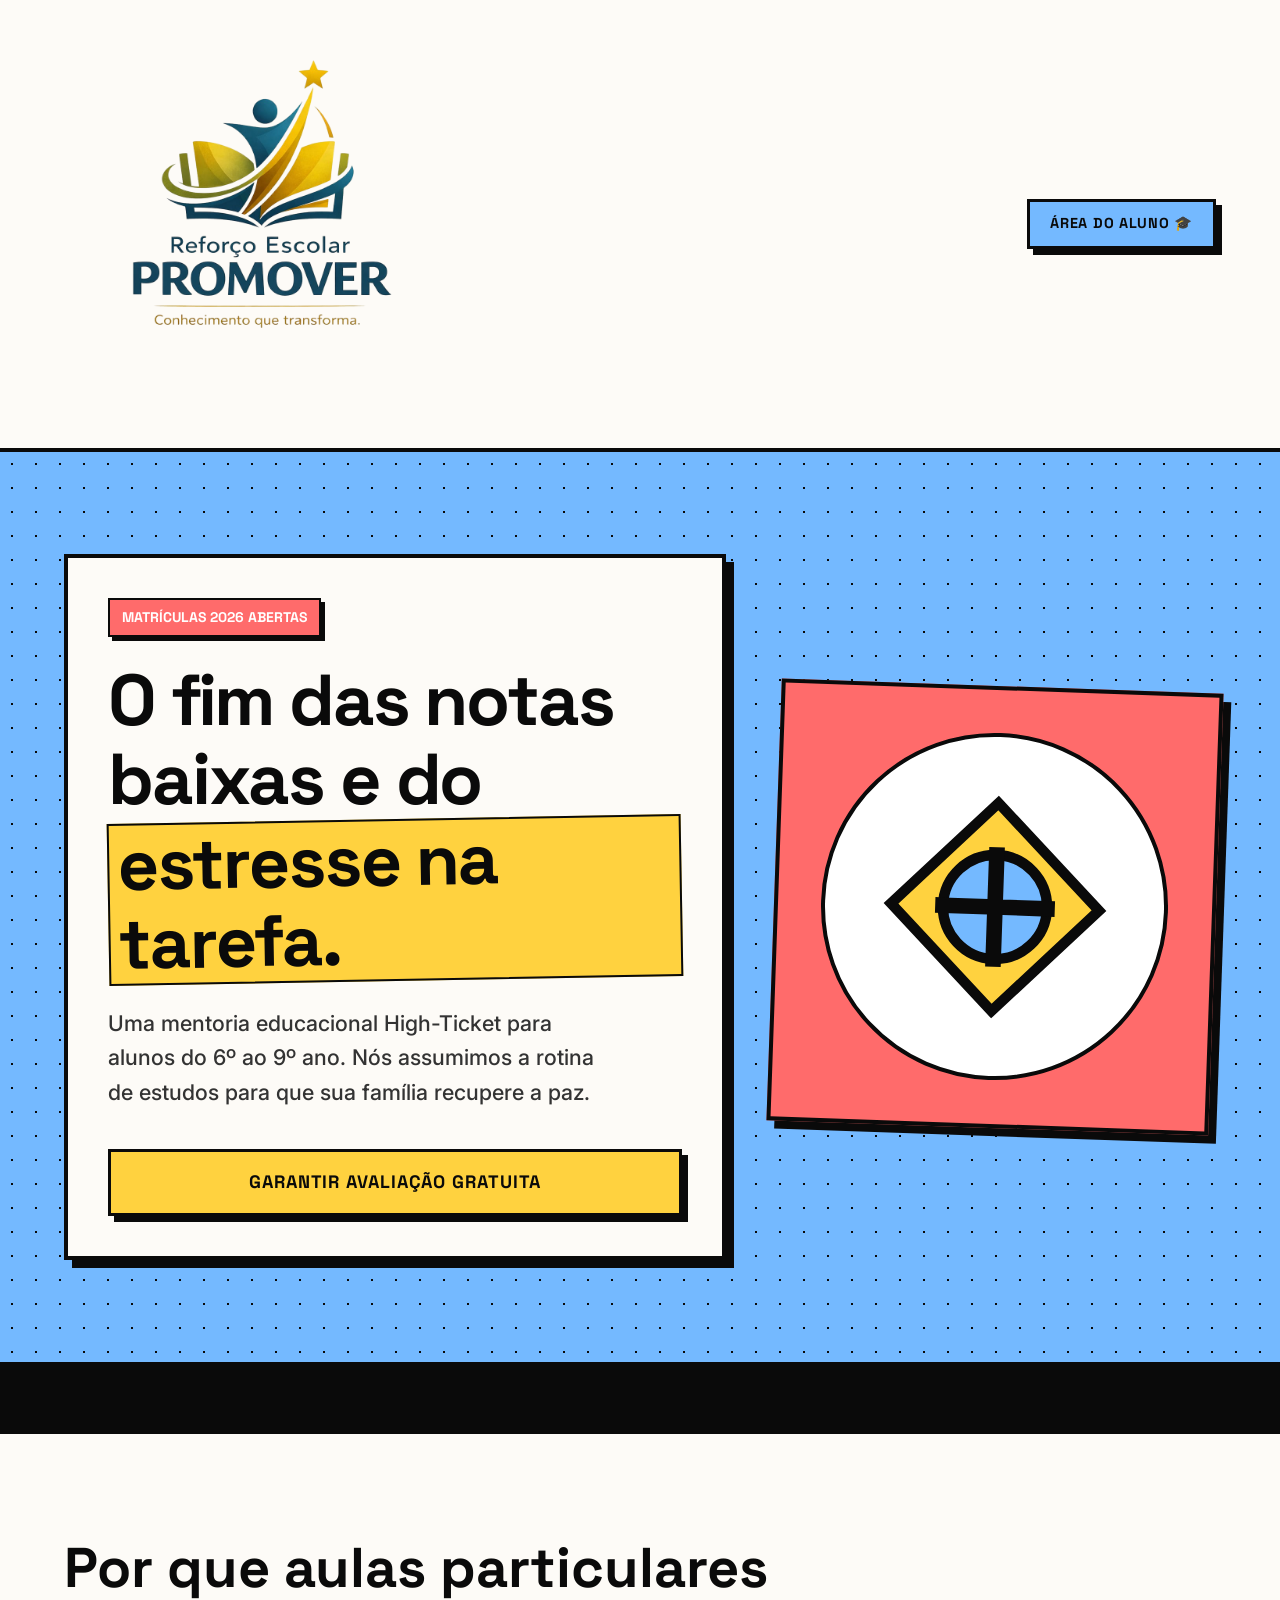
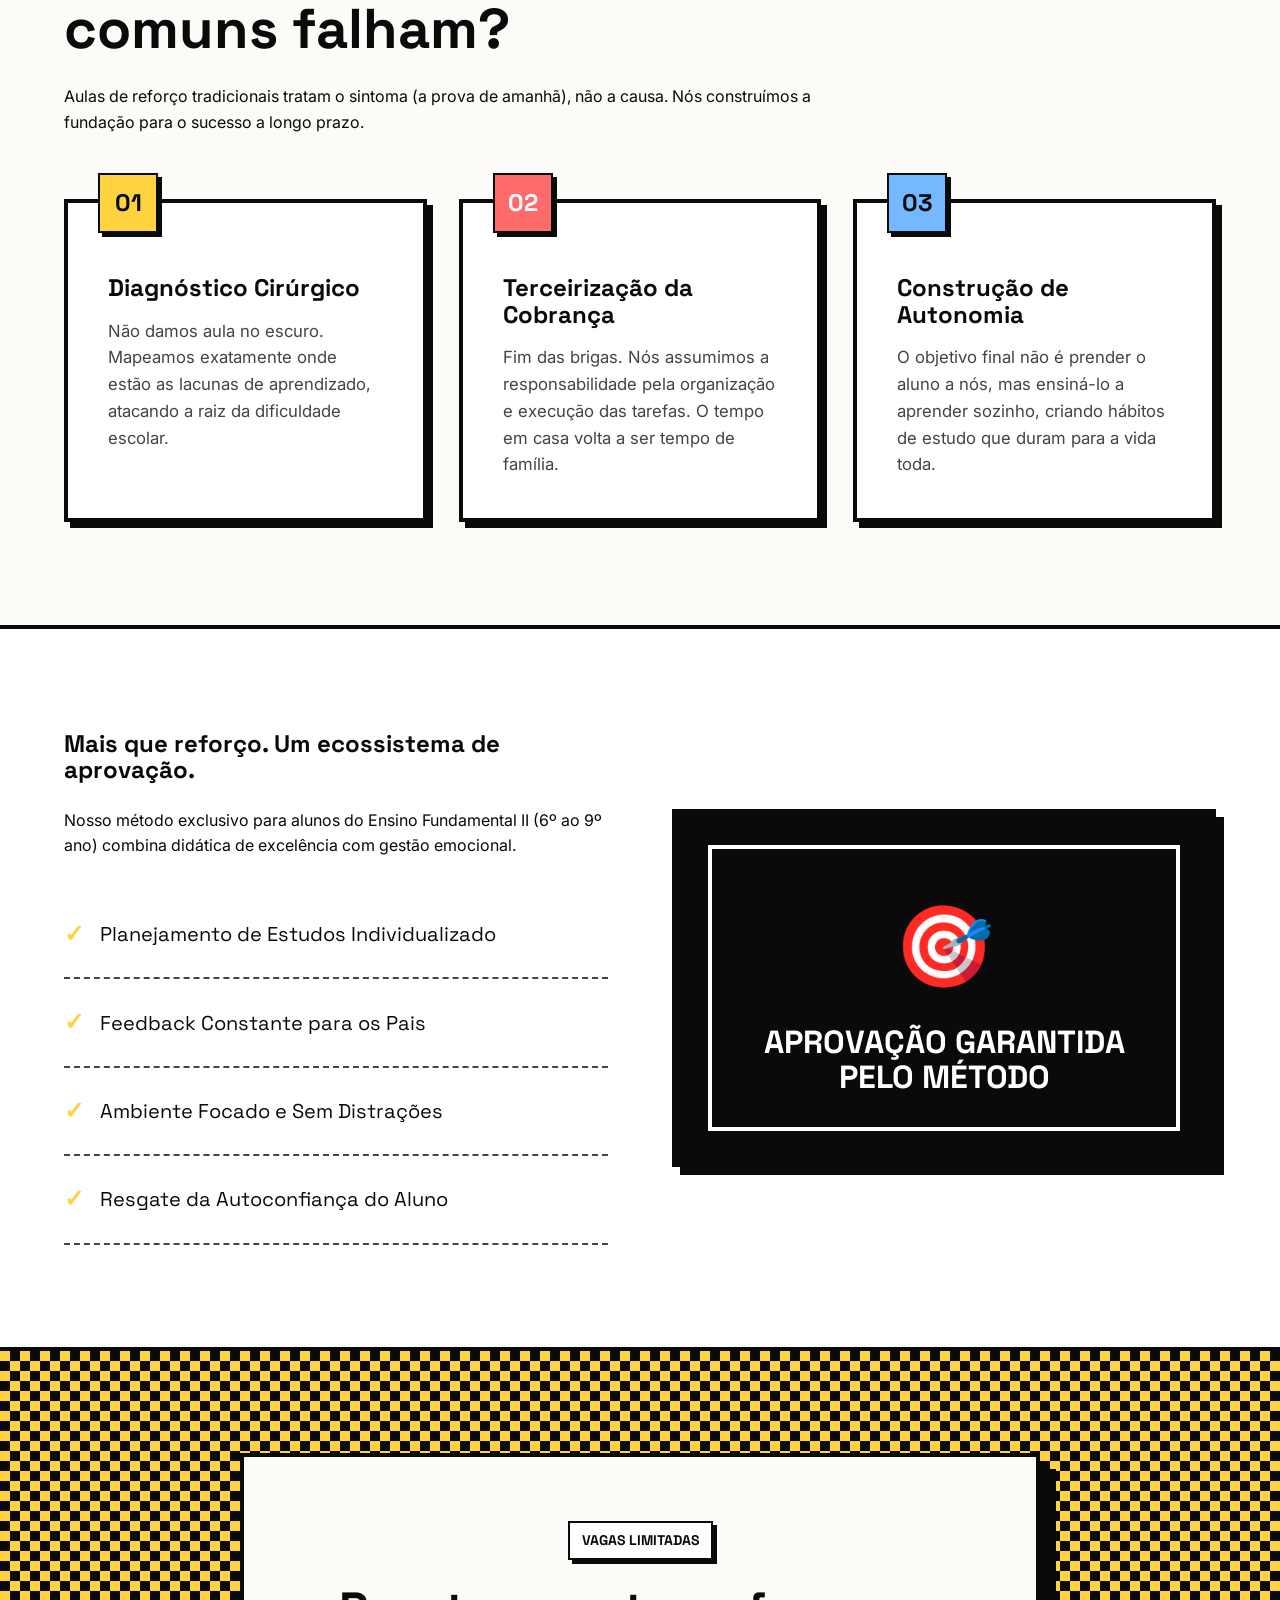
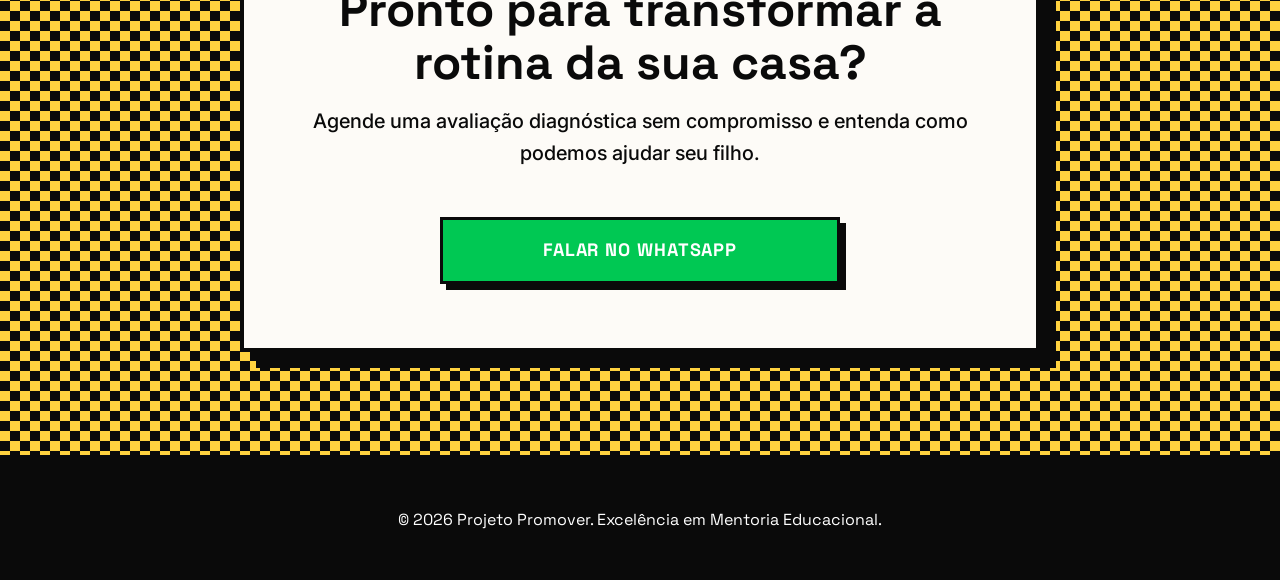
==== commit 85ebc047: "up" ====
--- a/index.html
+++ b/index.html
@@ -2,234 +2,330 @@
 <html lang="pt-br">
 <head>
     <meta charset="UTF-8">
-    <meta name="viewport" content="width=device-width, initial-scale=1.0, maximum-scale=1.0, user-scalable=no">
-    <title>Projeto Promover | Reforço Escolar Premium</title>
-    <link href="https://fonts.googleapis.com/css2?family=Poppins:wght@400;500;700;900&display=swap" rel="stylesheet">
+    <meta name="viewport" content="width=device-width, initial-scale=1.0">
+    <title>Projeto Promover | Mentoria Educacional Premium</title>
+    
+    <!-- Tipografia Neo-Brutalista: Space Grotesk para Títulos, Inter para Textos -->
+    <link rel="preconnect" href="https://fonts.googleapis.com">
+    <link rel="preconnect" href="https://fonts.gstatic.com" crossorigin>
+    <link href="https://fonts.googleapis.com/css2?family=Inter:wght@400;500;600&family=Space+Grotesk:wght@700;900&display=swap" rel="stylesheet">
     
     <style>
+        /* ==========================================================================
+           TEMA NEO-BRUTALISTA - VARIÁVEIS DE DESIGN TOKENS
+           ========================================================================== */
         :root {
-            --primary: #4a90e2;    
-            --accent: #f39c12;     
-            --success: #25D366;
-            --danger: #e74c3c;
-            --dark: #111111;
-            --bg-body: #f8f9fa;    
-            --surface: #ffffff;
-            --border-color: #111111;
-            --border-width: 3px;
-            --shadow-hard: 5px 5px 0px 0px var(--dark);
-            --shadow-hard-hover: 2px 2px 0px 0px var(--dark);
-            --radius-lg: 16px;
-            --radius-sm: 8px;
-        }
-
-        * { margin: 0; padding: 0; box-sizing: border-box; font-family: 'Poppins', sans-serif; }
+            --color-bg: #FDFBF7;       /* Off-white quente */
+            --color-black: #0A0A0A;    /* Preto profundo */
+            --color-white: #FFFFFF;
+            
+            --color-primary: #FFD23F;  /* Amarelo Elétrico (Atenção/CTA) */
+            --color-secondary: #FF6B6B;/* Rosa Coral (Destaque/Urgência) */
+            --color-tertiary: #74B9FF; /* Azul Celeste (Confiança/Estrutura) */
+            --color-success: #00C853;  /* Verde Whatsapp */
+
+            --border-heavy: 4px solid var(--color-black);
+            --border-medium: 3px solid var(--color-black);
+            --border-light: 2px solid var(--color-black);
+            
+            --shadow-hard-lg: 8px 8px 0px 0px var(--color-black);
+            --shadow-hard-md: 6px 6px 0px 0px var(--color-black);
+            --shadow-hard-sm: 4px 4px 0px 0px var(--color-black);
+            
+            --radius-none: 0px;
+            --radius-sm: 4px;
+            
+            --font-heading: 'Space Grotesk', sans-serif;
+            --font-body: 'Inter', sans-serif;
+            
+            --container-max: 1200px;
+            --spacing-section: clamp(4rem, 8vw, 8rem);
+        }
+
+        /* ==========================================================================
+           RESET E BASE
+           ========================================================================== */
+        * { margin: 0; padding: 0; box-sizing: border-box; }
         
         body { 
-            background-color: var(--bg-body); 
-            color: var(--dark); 
-            overflow-x: hidden; 
+            background-color: var(--color-bg); 
+            color: var(--color-black); 
+            font-family: var(--font-body);
+            line-height: 1.6;
+            overflow-x: hidden;
             -webkit-font-smoothing: antialiased;
         }
-        
+
+        h1, h2, h3, h4 { font-family: var(--font-heading); line-height: 1.1; }
         a { text-decoration: none; color: inherit; }
         ul { list-style: none; }
-        img { max-width: 100%; display: block; }
-
-        h1, h2, h3 { font-weight: 900; line-height: 1.1; letter-spacing: -1px; }
-        p { font-weight: 400; line-height: 1.6; color: #444; }
-
+        img, svg { max-width: 100%; display: block; }
+
+        .container {
+            width: 90%;
+            max-width: var(--container-max);
+            margin: 0 auto;
+        }
+
+        /* ==========================================================================
+           COMPONENTES - BOTÕES NEO-BRUTALISTAS
+           ========================================================================== */
         .btn {
             display: inline-flex;
             align-items: center;
             justify-content: center;
-            gap: 10px;
-            padding: 14px 28px;
-            font-size: 1.1rem;
+            gap: 12px;
+            padding: 16px 32px;
+            font-family: var(--font-heading);
+            font-size: 1.125rem;
+            font-weight: 900;
+            text-transform: uppercase;
+            letter-spacing: 0.05em;
+            color: var(--color-black);
+            background: var(--color-white);
+            border: var(--border-medium);
+            border-radius: var(--radius-none); /* Sem bordas arredondadas no Brutalismo raiz */
+            box-shadow: var(--shadow-hard-md);
+            cursor: pointer;
+            transition: all 0.15s ease-out;
+            text-align: center;
+            position: relative;
+            z-index: 1;
+        }
+
+        .btn::after {
+            content: '';
+            position: absolute;
+            inset: 0;
+            background: rgba(255,255,255,0.2);
+            opacity: 0;
+            transition: opacity 0.2s;
+        }
+
+        .btn:hover::after { opacity: 1; }
+
+        /* Estado "Pressionado" tátil */
+        .btn:active {
+            transform: translate(4px, 4px);
+            box-shadow: 2px 2px 0px 0px var(--color-black);
+        }
+
+        .btn-primary { background-color: var(--color-primary); }
+        .btn-whatsapp { background-color: var(--color-success); color: var(--color-white); }
+        .btn-secondary { background-color: var(--color-tertiary); }
+        
+        .btn-sm { padding: 10px 20px; font-size: 0.9rem; }
+
+        /* ==========================================================================
+           TAGS E BADGES
+           ========================================================================== */
+        .badge {
+            display: inline-block;
+            font-family: var(--font-heading);
+            font-size: 0.875rem;
             font-weight: 700;
-            border: var(--border-width) solid var(--border-color);
-            border-radius: 50px;
-            cursor: pointer;
-            transition: all 0.2s ease;
-            text-align: center;
-            box-shadow: var(--shadow-hard);
-        }
-
-        .btn:active {
-            transform: translate(3px, 3px);
-            box-shadow: var(--shadow-hard-hover);
-        }
-
-        .btn-primary { background-color: var(--primary); color: #fff; }
-        .btn-success { background-color: var(--success); color: #fff; }
-        .btn-outline { background-color: var(--surface); color: var(--dark); }
-
-        .reveal {
-            opacity: 0;
-            transform: translateY(40px);
-            transition: opacity 0.7s ease-out, transform 0.7s cubic-bezier(0.2, 0.8, 0.2, 1);
-        }
-        .reveal.active {
-            opacity: 1;
-            transform: translateY(0);
-        }
-
+            text-transform: uppercase;
+            padding: 6px 12px;
+            border: var(--border-light);
+            background: var(--color-white);
+            box-shadow: var(--shadow-hard-sm);
+        }
+        .badge-alert { background: var(--color-secondary); color: var(--color-white); }
+
+        /* ==========================================================================
+           LAYOUT - HEADER
+           ========================================================================== */
         header {
-            background: var(--surface);
-            padding: 1.5rem 5%;
+            background: var(--color-bg);
+            border-bottom: var(--border-heavy);
+            padding: 1.5rem 0;
+            position: relative;
+            z-index: 100;
+        }
+
+        .header-inner {
             display: flex;
             flex-direction: column;
-            justify-content: center;
             align-items: center;
-            gap: 1.2rem;
-            border-bottom: var(--border-width) solid var(--border-color);
+            gap: 1.5rem;
+        }
+
+        .logo {
+            display: block;
+            width: 100%;
+            max-width: 320px; /* Logo dominante no mobile */
+            transition: transform 0.2s ease;
+        }
+
+        .logo:hover { transform: scale(1.02) rotate(-1deg); }
+
+        @media (min-width: 768px) {
+            .header-inner {
+                flex-direction: row;
+                justify-content: space-between;
+            }
+            .logo {
+                max-width: 400px; /* Logo gigante no desktop */
+            }
+        }
+
+        /* ==========================================================================
+           LAYOUT - HERO SECTION (Acima da Dobra)
+           ========================================================================== */
+        .hero {
+            padding: var(--spacing-section) 0;
+            border-bottom: var(--border-heavy);
+            background-color: var(--color-tertiary);
+            background-image: radial-gradient(var(--color-black) 1px, transparent 1px);
+            background-size: 24px 24px; /* Grid background */
             position: relative;
-            z-index: 10;
-        }
-
-        .logo { display: inline-block; }
-        
-        .logo img { 
-            height: clamp(65px, 12vw, 95px); /* Tamanho muito maior e responsivo */
-            transition: transform 0.3s ease;
-            object-fit: contain;
-        }
-        
-        .logo:hover img { 
-            transform: scale(1.05); /* Efeito de destaque */
-        }
-
-        .hero {
-            position: relative;
-            min-height: calc(100vh - 130px);
-            display: flex;
-            flex-direction: column;
-            justify-content: center;
-            padding: 3rem 5% 4rem;
-            background-color: var(--surface);
-            border-bottom: var(--border-width) solid var(--border-color);
             overflow: hidden;
         }
 
-        #networkCanvas {
-            position: absolute;
-            top: 0;
-            left: 0;
-            width: 100%;
-            height: 100%;
-            z-index: 1;
-            opacity: 0.8;
-            pointer-events: auto;
+        .hero-grid {
+            display: grid;
+            grid-template-columns: 1fr;
+            gap: 3rem;
+            align-items: center;
         }
 
         .hero-content {
+            background: var(--color-bg);
+            border: var(--border-heavy);
+            padding: 2.5rem;
+            box-shadow: var(--shadow-hard-lg);
             position: relative;
             z-index: 2;
-            max-width: 800px;
-            margin: 0 auto;
-            text-align: center;
-            background: rgba(255, 255, 255, 0.9);
-            padding: 2rem;
-            border: var(--border-width) solid var(--border-color);
-            border-radius: var(--radius-lg);
-            box-shadow: 8px 8px 0px 0px var(--accent);
-            backdrop-filter: blur(5px);
-        }
-
-        .hero-tag {
+        }
+
+        .hero h1 {
+            font-size: clamp(2.5rem, 6vw, 4.5rem);
+            letter-spacing: -0.03em;
+            margin: 1.5rem 0;
+            color: var(--color-black);
+        }
+
+        .hero h1 span {
+            background-color: var(--color-primary);
+            padding: 0 8px;
             display: inline-block;
-            background: var(--accent);
-            color: var(--dark);
-            padding: 6px 16px;
-            border: var(--border-width) solid var(--border-color);
-            border-radius: 50px;
-            font-weight: 900;
-            font-size: 0.9rem;
-            text-transform: uppercase;
-            margin-bottom: 1.5rem;
-            transform: rotate(-2deg);
-        }
-
-        .hero h1 {
-            font-size: clamp(2.2rem, 8vw, 4.5rem);
-            margin-bottom: 1.5rem;
-        }
-
-        .hero h1 span {
-            color: var(--primary);
-            position: relative;
-            display: inline-block;
-        }
-        
-        .hero h1 span::after {
-            content: '';
-            position: absolute;
-            bottom: 4px;
-            left: 0;
-            width: 100%;
-            height: 8px;
-            background-color: var(--accent);
-            z-index: -1;
-        }
-
-        .hero p {
-            font-size: clamp(1.1rem, 4vw, 1.3rem);
+            transform: rotate(-1deg);
+            border: var(--border-light);
+        }
+
+        .hero p.lead {
+            font-size: clamp(1.125rem, 2vw, 1.35rem);
+            font-weight: 500;
             margin-bottom: 2.5rem;
-            font-weight: 500;
-        }
-
-        .hero-btns {
+            color: #333;
+            max-width: 90%;
+        }
+
+        .hero-cta-group {
             display: flex;
             flex-direction: column;
             gap: 1rem;
         }
 
-        .marquee-wrapper {
-            background: var(--dark);
-            color: #fff;
+        .hero-visual {
+            position: relative;
+            z-index: 1;
+            display: flex;
+            justify-content: center;
+            align-items: center;
+        }
+
+        /* Ilustração Vetorial CSS/SVG embutida */
+        .hero-illustration {
+            width: 100%;
+            max-width: 450px;
+            aspect-ratio: 1 / 1;
+            background: var(--color-secondary);
+            border: var(--border-heavy);
+            box-shadow: var(--shadow-hard-lg);
+            position: relative;
+            transform: rotate(2deg);
+            overflow: hidden;
+        }
+
+        .hero-illustration::before {
+            content: '';
+            position: absolute;
+            top: 10%; left: 10%; right: 10%; bottom: 10%;
+            background: var(--color-white);
+            border: var(--border-heavy);
+            border-radius: 50%;
+        }
+        
+        .hero-illustration svg {
+            position: absolute;
+            top: 50%; left: 50%;
+            transform: translate(-50%, -50%);
+            width: 60%; height: 60%;
+        }
+
+        @media (min-width: 992px) {
+            .hero-grid { grid-template-columns: 1.2fr 0.8fr; }
+            .hero-cta-group { flex-direction: row; }
+        }
+
+        /* ==========================================================================
+           TICKER (Letreiro Dinâmico)
+           ========================================================================== */
+        .ticker-wrap {
+            width: 100%;
+            overflow: hidden;
+            background-color: var(--color-black);
+            color: var(--color-primary);
             padding: 1rem 0;
-            overflow: hidden;
-            border-bottom: var(--border-width) solid var(--border-color);
-            display: flex;
+            border-bottom: var(--border-heavy);
+            font-family: var(--font-heading);
+            font-size: 1.25rem;
+            font-weight: 900;
+            text-transform: uppercase;
             white-space: nowrap;
-        }
-
-        .marquee-content {
-            display: flex;
-            animation: marquee 20s linear infinite;
-        }
-
-        .marquee-item {
-            font-size: 1.2rem;
-            font-weight: 700;
-            text-transform: uppercase;
-            margin: 0 2rem;
-            display: flex;
-            align-items: center;
-            gap: 1rem;
-        }
-
-        .marquee-item::after {
-            content: '⭐';
-        }
-
-        @keyframes marquee {
-            0% { transform: translateX(0); }
-            100% { transform: translateX(-50%); }
-        }
-
-        .section-padding {
-            padding: 5rem 5%;
-        }
-
-        .section-title {
-            text-align: center;
-            margin-bottom: 3.5rem;
-        }
-
-        .section-title h2 {
-            font-size: clamp(2rem, 6vw, 3rem);
-            margin-bottom: 1rem;
+            box-sizing: content-box;
+        }
+
+        .ticker {
+            display: inline-block;
+            padding-left: 100%;
+            animation: ticker 25s linear infinite;
+        }
+
+        .ticker-item {
+            display: inline-block;
+            padding: 0 2rem;
+        }
+
+        .ticker-item::after {
+            content: '✦';
+            padding-left: 2rem;
+            color: var(--color-white);
+        }
+
+        @keyframes ticker {
+            0% { transform: translate3d(0, 0, 0); }
+            100% { transform: translate3d(-100%, 0, 0); }
+        }
+
+        /* ==========================================================================
+           SEÇÃO DE DOR / PROBLEMA (Agitation)
+           ========================================================================== */
+        .pain-section {
+            padding: var(--spacing-section) 0;
+            background-color: var(--color-bg);
+            border-bottom: var(--border-heavy);
+        }
+
+        .section-header {
+            max-width: 800px;
+            margin-bottom: 4rem;
+        }
+
+        .section-header h2 {
+            font-size: clamp(2rem, 5vw, 3.5rem);
+            margin-bottom: 1.5rem;
         }
 
         .grid-cards {
@@ -238,338 +334,325 @@
             gap: 2rem;
         }
 
-        .invest-card {
-            background: var(--surface);
-            border: var(--border-width) solid var(--border-color);
-            border-radius: var(--radius-lg);
-            padding: 2.5rem 2rem;
-            box-shadow: var(--shadow-hard);
+        /* Estrutura de Card Neo-Brutalista */
+        .card {
+            background: var(--color-white);
+            border: var(--border-heavy);
+            padding: 2.5rem;
+            box-shadow: var(--shadow-hard-md);
             position: relative;
-            transition: transform 0.3s ease;
-        }
-
-        .invest-card:hover {
-            transform: translateY(-5px);
-        }
-
-        .card-number {
-            position: absolute;
-            top: -20px;
-            left: 20px;
-            background: var(--primary);
-            color: #fff;
-            width: 50px;
-            height: 50px;
+            transition: transform 0.2s ease;
+        }
+
+        .card:hover { transform: translateY(-4px) translateX(-4px); box-shadow: var(--shadow-hard-lg); }
+
+        .card-icon {
+            width: 60px;
+            height: 60px;
+            background: var(--color-black);
+            color: var(--color-white);
             display: flex;
             align-items: center;
             justify-content: center;
+            font-family: var(--font-heading);
             font-size: 1.5rem;
             font-weight: 900;
-            border: var(--border-width) solid var(--border-color);
-            border-radius: 50%;
-            box-shadow: 3px 3px 0px 0px var(--dark);
-        }
-
-        .invest-card h3 {
+            border: var(--border-light);
+            box-shadow: var(--shadow-hard-sm);
+            margin-bottom: 1.5rem;
+            position: absolute;
+            top: -30px; left: 30px;
+        }
+
+        .card-accent-1 { background-color: var(--color-primary); color: var(--color-black); }
+        .card-accent-2 { background-color: var(--color-secondary); }
+        .card-accent-3 { background-color: var(--color-tertiary); color: var(--color-black); }
+
+        .card h3 {
             font-size: 1.5rem;
+            margin: 1rem 0;
+        }
+
+        .card p {
+            color: #444;
+            font-size: 1.05rem;
+        }
+
+        @media (min-width: 768px) {
+            .grid-cards { grid-template-columns: repeat(3, 1fr); }
+            .card { padding-top: 3.5rem; } /* Espaço para o ícone flutuante */
+        }
+
+        /* ==========================================================================
+           SEÇÃO DA SOLUÇÃO (Mechanism)
+           ========================================================================== */
+        .solution-section {
+            padding: var(--spacing-section) 0;
+            background-color: var(--color-white);
+            border-bottom: var(--border-heavy);
+        }
+
+        .method-grid {
+            display: grid;
+            grid-template-columns: 1fr;
+            gap: 4rem;
+            align-items: center;
+        }
+
+        .method-visual {
+            background: var(--color-black);
+            padding: 2rem;
+            border: var(--border-heavy);
+            box-shadow: var(--shadow-hard-lg);
+            color: var(--color-white);
+            transform: rotate(-1deg);
+        }
+
+        .method-list {
+            margin-top: 2rem;
+        }
+
+        .method-list li {
+            font-family: var(--font-heading);
+            font-size: 1.25rem;
+            padding: 1.5rem 0;
+            border-bottom: 2px dashed #444;
+            display: flex;
+            align-items: center;
+            gap: 1rem;
+        }
+
+        .method-list li::before {
+            content: '✓';
+            color: var(--color-primary);
+            font-size: 1.5rem;
+            font-weight: 900;
+        }
+
+        @media (min-width: 992px) {
+            .method-grid { grid-template-columns: 1fr 1fr; }
+        }
+
+        /* ==========================================================================
+           CALL TO ACTION FINAL (Frictionless Action)
+           ========================================================================== */
+        .cta-section {
+            padding: var(--spacing-section) 0;
+            background-color: var(--color-primary);
+            text-align: center;
+            background-image: repeating-linear-gradient(45deg, var(--color-black) 25%, transparent 25%, transparent 75%, var(--color-black) 75%, var(--color-black)), repeating-linear-gradient(45deg, var(--color-black) 25%, var(--color-primary) 25%, var(--color-primary) 75%, var(--color-black) 75%, var(--color-black));
+            background-position: 0 0, 10px 10px;
+            background-size: 20px 20px;
+            border-bottom: var(--border-heavy);
+        }
+
+        .cta-box {
+            background: var(--color-bg);
+            border: var(--border-heavy);
+            padding: 4rem 2rem;
+            box-shadow: 16px 16px 0px 0px var(--color-black);
+            max-width: 800px;
+            margin: 0 auto;
+        }
+
+        .cta-box h2 {
+            font-size: clamp(2rem, 5vw, 3rem);
             margin-bottom: 1rem;
-            margin-top: 1rem;
-        }
-
-        .cta-final {
-            background: var(--accent);
+        }
+
+        .cta-box p {
+            font-size: 1.25rem;
+            margin-bottom: 3rem;
+            font-weight: 500;
+        }
+
+        /* ==========================================================================
+           FOOTER
+           ========================================================================== */
+        footer {
+            background: var(--color-black);
+            color: var(--color-white);
+            padding: 3rem 0;
             text-align: center;
-            border-top: var(--border-width) solid var(--border-color);
-            border-bottom: var(--border-width) solid var(--border-color);
-        }
-
-        .cta-box {
-            background: var(--surface);
-            border: var(--border-width) solid var(--border-color);
-            border-radius: var(--radius-lg);
-            padding: 3rem 2rem;
-            box-shadow: 10px 10px 0px 0px var(--dark);
-            max-width: 600px;
-            margin: 0 auto;
-        }
-
-        .cta-box h2 {
-            font-size: 2.2rem;
-            margin-bottom: 1rem;
-        }
-
-        .cta-box p {
-            margin-bottom: 2rem;
-            font-size: 1.1rem;
-        }
-
-        footer {
-            background: var(--dark);
-            color: #fff;
-            text-align: center;
-            padding: 2rem 5%;
-        }
-
-        @media (min-width: 768px) {
-            header { 
-                display: grid;
-                grid-template-columns: 1fr auto 1fr;
-                align-items: center;
-                padding: 1.2rem 5%; 
-            }
-            .logo {
-                grid-column: 2;
-                justify-self: center;
-            }
-            header .btn-primary {
-                grid-column: 3;
-                justify-self: end;
-            }
-            .hero-btns { flex-direction: row; justify-content: center; }
-            .grid-cards { grid-template-columns: repeat(3, 1fr); }
-            .hero-content { padding: 4rem; }
+            font-family: var(--font-heading);
+        }
+
+        /* ==========================================================================
+           UTILITIES & ANIMATIONS
+           ========================================================================== */
+        .reveal {
+            opacity: 0;
+            transform: translateY(40px);
+            transition: all 0.8s cubic-bezier(0.16, 1, 0.3, 1);
+        }
+        .reveal.active {
+            opacity: 1;
+            transform: translateY(0);
         }
     </style>
 </head>
 <body>
 
     <header>
-        <a href="#" class="logo">
-            <!-- Mantenha sua logo original aqui -->
-            <img src="logo.png" alt="Projeto Promover">
-        </a>
-        <a href="turmas.html" class="btn btn-primary" style="padding: 8px 20px; font-size: 0.9rem;">
-            Área do Aluno 🎓
-        </a>
+        <div class="container header-inner">
+            <a href="#" class="logo">
+                <!-- A Logo original mantida e maximizada -->
+                <img src="logo.png" alt="Projeto Promover">
+            </a>
+            
+            <nav>
+                <a href="turmas.html" class="btn btn-sm btn-secondary">
+                    Área do Aluno 🎓
+                </a>
+            </nav>
+        </div>
     </header>
 
     <main>
         <section class="hero">
-            <!-- Canvas de Fundo (Conexões) -->
-            <canvas id="networkCanvas"></canvas>
-            
-            <div class="hero-content reveal">
-                <div class="hero-tag">Matrículas Abertas 2026</div>
+            <div class="container hero-grid">
+                <div class="hero-content reveal">
+                    <span class="badge badge-alert">Matrículas 2026 Abertas</span>
+                    
+                    <!-- Copywright focado em benefício final (Outcome Driven) -->
+                    <h1>O fim das notas baixas e do <span>estresse na tarefa.</span></h1>
+                    
+                    <p class="lead">Uma mentoria educacional High-Ticket para alunos do 6º ao 9º ano. Nós assumimos a rotina de estudos para que sua família recupere a paz.</p>
+                    
+                    <div class="hero-cta-group">
+                        <a href="https://wa.me/5585992621003?text=Quero%20agendar%20uma%20avalia%C3%A7%C3%A3o%20para%20meu%20filho(a)" target="_blank" class="btn btn-primary" style="width: 100%;">
+                            Garantir Avaliação Gratuita
+                        </a>
+                    </div>
+                </div>
+
+                <div class="hero-visual reveal" style="transition-delay: 0.2s;">
+                    <!-- Ilustração Brutalista Geométrica (Substitui imagens pesadas) -->
+                    <div class="hero-illustration">
+                        <svg viewBox="0 0 100 100" fill="none" xmlns="http://www.w3.org/2000/svg">
+                            <!-- Símbolo de Crescimento/Cérebro abstrato -->
+                            <path d="M50 10 L90 50 L50 90 L10 50 Z" fill="#FFD23F" stroke="#0A0A0A" stroke-width="4"/>
+                            <circle cx="50" cy="50" r="20" fill="#74B9FF" stroke="#0A0A0A" stroke-width="4"/>
+                            <path d="M50 30 L50 70 M30 50 L70 50" stroke="#0A0A0A" stroke-width="6" stroke-linecap="square"/>
+                        </svg>
+                    </div>
+                </div>
+            </div>
+        </section>
+
+        <div class="ticker-wrap">
+            <div class="ticker">
+                <div class="ticker-item">Método Personalizado</div>
+                <div class="ticker-item">Foco em Autonomia</div>
+                <div class="ticker-item">Acompanhamento Individual</div>
+                <div class="ticker-item">Resultados Reais</div>
+                <div class="ticker-item">Mentoria Educacional</div>
+                <!-- Duplicate for seamless loop -->
+                <div class="ticker-item">Método Personalizado</div>
+                <div class="ticker-item">Foco em Autonomia</div>
+                <div class="ticker-item">Acompanhamento Individual</div>
+                <div class="ticker-item">Resultados Reais</div>
+                <div class="ticker-item">Mentoria Educacional</div>
+            </div>
+        </div>
+
+        <section class="pain-section">
+            <div class="container">
+                <div class="section-header reveal">
+                    <h2>Por que aulas particulares comuns falham?</h2>
+                    <p class="lead">Aulas de reforço tradicionais tratam o sintoma (a prova de amanhã), não a causa. Nós construímos a fundação para o sucesso a longo prazo.</p>
+                </div>
+
+                <div class="grid-cards">
+                    <div class="card reveal">
+                        <div class="card-icon card-accent-1">01</div>
+                        <h3>Diagnóstico Cirúrgico</h3>
+                        <p>Não damos aula no escuro. Mapeamos exatamente onde estão as lacunas de aprendizado, atacando a raiz da dificuldade escolar.</p>
+                    </div>
+
+                    <div class="card reveal" style="transition-delay: 0.15s;">
+                        <div class="card-icon card-accent-2">02</div>
+                        <h3>Terceirização da Cobrança</h3>
+                        <p>Fim das brigas. Nós assumimos a responsabilidade pela organização e execução das tarefas. O tempo em casa volta a ser tempo de família.</p>
+                    </div>
+
+                    <div class="card reveal" style="transition-delay: 0.3s;">
+                        <div class="card-icon card-accent-3">03</div>
+                        <h3>Construção de Autonomia</h3>
+                        <p>O objetivo final não é prender o aluno a nós, mas ensiná-lo a aprender sozinho, criando hábitos de estudo que duram para a vida toda.</p>
+                    </div>
+                </div>
+            </div>
+        </section>
+
+        <section class="solution-section">
+            <div class="container method-grid">
+                <div class="method-content reveal">
+                    <h2>Mais que reforço. Um ecossistema de aprovação.</h2>
+                    <p class="lead" style="margin-top: 1.5rem;">Nosso método exclusivo para alunos do Ensino Fundamental II (6º ao 9º ano) combina didática de excelência com gestão emocional.</p>
+                    
+                    <ul class="method-list">
+                        <li>Planejamento de Estudos Individualizado</li>
+                        <li>Feedback Constante para os Pais</li>
+                        <li>Ambiente Focado e Sem Distrações</li>
+                        <li>Resgate da Autoconfiança do Aluno</li>
+                    </ul>
+                </div>
                 
-                <h1>O fim das notas baixas e do <span>estresse em casa.</span></h1>
-                
-                <p>Muito mais que aulas particulares. Uma metodologia exclusiva para alunos do Ensino Fundamental II recuperarem a confiança e a autonomia nos estudos.</p>
-                
-                <div class="hero-btns">
-                    <a href="https://wa.me/5585992621003?text=Quero%20agendar%20uma%20avalia%C3%A7%C3%A3o%20para%20meu%20filho(a)" target="_blank" class="btn btn-success" style="width: 100%;">
-                        Falar com Especialista no WhatsApp
+                <div class="method-visual reveal" style="transition-delay: 0.2s;">
+                    <!-- Placeholder visual forte em substituição a imagens stock -->
+                    <div style="border: 4px solid #fff; padding: 2rem; text-align: center;">
+                        <div style="font-size: 5rem; margin-bottom: 1rem;">🎯</div>
+                        <h3 style="font-size: 2rem; text-transform: uppercase;">Aprovação Garantida<br>pelo Método</h3>
+                    </div>
+                </div>
+            </div>
+        </section>
+
+        <section class="cta-section">
+            <div class="container">
+                <div class="cta-box reveal">
+                    <span class="badge" style="margin-bottom: 1.5rem;">Vagas Limitadas</span>
+                    <h2>Pronto para transformar a rotina da sua casa?</h2>
+                    <p>Agende uma avaliação diagnóstica sem compromisso e entenda como podemos ajudar seu filho.</p>
+                    
+                    <a href="https://wa.me/5585992621003?text=Ol%C3%A1!%20Gostaria%20de%20agendar%20uma%20avalia%C3%A7%C3%A3o%20para%20o%20Projeto%20Promover." target="_blank" class="btn btn-whatsapp" style="width: 100%; max-width: 400px;">
+                        Falar no WhatsApp
                     </a>
                 </div>
             </div>
         </section>
-
-        <div class="marquee-wrapper">
-            <div class="marquee-content">
-                <div class="marquee-item">Método Personalizado</div>
-                <div class="marquee-item">Resultados Comprovados</div>
-                <div class="marquee-item">Foco em Autonomia</div>
-                <div class="marquee-item">Acompanhamento Individual</div>
-                <div class="marquee-item">Do 6º ao 9º Ano</div>
-                <div class="marquee-item">Método Personalizado</div>
-                <div class="marquee-item">Resultados Comprovados</div>
-                <div class="marquee-item">Foco em Autonomia</div>
-                <div class="marquee-item">Acompanhamento Individual</div>
-                <div class="marquee-item">Do 6º ao 9º Ano</div>
-            </div>
+    </main>
+
+    <footer>
+        <div class="container">
+            <p>&copy; 2026 Projeto Promover. Excelência em Mentoria Educacional.</p>
         </div>
-
-        <section class="section-padding">
-            <div class="section-title reveal">
-                <h2>Por que investir no Promover?</h2>
-                <p>Não vendemos apenas horas de aula. Entregamos um ecossistema de aprendizado.</p>
-            </div>
-
-            <div class="grid-cards">
-                <div class="invest-card reveal" style="transition-delay: 0.1s;">
-                    <div class="card-number">1</div>
-                    <h3>Diagnóstico Preciso</h3>
-                    <p>Mapeamos exatamente onde estão as lacunas de aprendizado do seu filho, atacando a raiz do problema em vez de apenas revisar matérias.</p>
-                </div>
-
-                <div class="invest-card reveal" style="transition-delay: 0.2s;">
-                    <div class="card-number" style="background: var(--accent);">2</div>
-                    <h3>Rotina sem Atritos</h3>
-                    <p>Assumimos a responsabilidade pela organização dos estudos. O tempo em casa volta a ser para a família, sem cobranças exaustivas.</p>
-                </div>
-
-                <div class="invest-card reveal" style="transition-delay: 0.3s;">
-                    <div class="card-number" style="background: var(--success);">3</div>
-                    <h3>Evolução Mensurável</h3>
-                    <p>Pais recebem feedback constante e transparente. A melhora nas notas escolares é consequência direta do resgate da autoconfiança.</p>
-                </div>
-            </div>
-        </section>
-
-        <section class="section-padding cta-final">
-            <div class="cta-box reveal">
-                <h2>Pronto para transformar a rotina do seu filho?</h2>
-                <p>As vagas para as turmas de 2026 são limitadas para garantir a qualidade do acompanhamento individual.</p>
-                <a href="https://wa.me/5585992621003?text=Ol%C3%A1!%20Gostaria%20de%20saber%20os%20valores%20e%20planos%20do%20Projeto%20Promover." target="_blank" class="btn btn-primary" style="width: 100%; font-size: 1.2rem; padding: 18px;">
-                    GARANTIR VAGA AGORA
-                </a>
-            </div>
-        </section>
-    </main>
-
-    <footer>
-        <p>&copy; 2026 Projeto Promover. Todos os direitos reservados.</p>
     </footer>
 
     <script>
-        // Lógica do Scroll Reveal (Animações na rolagem)
+        // Scroll Reveal Lógica Optimizada
         document.addEventListener("DOMContentLoaded", () => {
             const reveals = document.querySelectorAll(".reveal");
-            const observer = new IntersectionObserver((entries) => {
+
+            const observerOptions = {
+                threshold: 0.1, // Dispara quando 10% do elemento está visível
+                rootMargin: "0px 0px -50px 0px"
+            };
+
+            const revealOnScroll = new IntersectionObserver(function(entries, observer) {
                 entries.forEach(entry => {
                     if (entry.isIntersecting) {
                         entry.target.classList.add("active");
+                        observer.unobserve(entry.target); // Anima apenas uma vez para performance
                     }
                 });
-            }, { threshold: 0.15, rootMargin: "0px 0px -50px 0px" });
-
-            reveals.forEach(reveal => observer.observe(reveal));
+            }, observerOptions);
+
+            reveals.forEach(reveal => {
+                revealOnScroll.observe(reveal);
+            });
         });
-
-        // Lógica do Canvas Interativo (Simulação de Conexões de Aprendizado)
-        window.onload = function() {
-            const canvas = document.getElementById('networkCanvas');
-            const ctx = canvas.getContext('2d');
-            let particles = [];
-            
-            // Controle de Mouse/Touch para interação
-            let mouse = { x: null, y: null, radius: 100 };
-
-            function resize() {
-                canvas.width = canvas.parentElement.offsetWidth;
-                canvas.height = canvas.parentElement.offsetHeight;
-            }
-            
-            window.addEventListener('resize', resize);
-            resize();
-
-            // Atualiza posição do mouse/touch
-            canvas.addEventListener('mousemove', (e) => {
-                const rect = canvas.getBoundingClientRect();
-                mouse.x = e.clientX - rect.left;
-                mouse.y = e.clientY - rect.top;
-            });
-            
-            canvas.addEventListener('touchmove', (e) => {
-                const rect = canvas.getBoundingClientRect();
-                mouse.x = e.touches[0].clientX - rect.left;
-                mouse.y = e.touches[0].clientY - rect.top;
-            });
-
-            canvas.addEventListener('mouseleave', () => { mouse.x = null; mouse.y = null; });
-            canvas.addEventListener('touchend', () => { mouse.x = null; mouse.y = null; });
-
-            const colors = ['#4a90e2', '#f39c12', '#25D366', '#e74c3c', '#ffffff'];
-            const shapes = ['circle', 'square'];
-
-            class Particle {
-                constructor() {
-                    this.x = Math.random() * canvas.width;
-                    this.y = Math.random() * canvas.height;
-                    this.size = Math.random() * 15 + 10;
-                    this.baseX = this.x;
-                    this.baseY = this.y;
-                    this.density = (Math.random() * 30) + 1;
-                    this.color = colors[Math.floor(Math.random() * colors.length)];
-                    this.shape = shapes[Math.floor(Math.random() * shapes.length)];
-                    this.vx = (Math.random() - 0.5) * 1.5;
-                    this.vy = (Math.random() - 0.5) * 1.5;
-                }
-
-                draw() {
-                    ctx.beginPath();
-                    ctx.lineWidth = 3;
-                    ctx.strokeStyle = '#111111';
-                    ctx.fillStyle = this.color;
-
-                    if (this.shape === 'circle') {
-                        ctx.arc(this.x, this.y, this.size, 0, Math.PI * 2);
-                    } else {
-                        ctx.rect(this.x - this.size, this.y - this.size, this.size * 2, this.size * 2);
-                    }
-                    
-                    ctx.fill();
-                    ctx.stroke();
-                }
-
-                update() {
-                    this.x += this.vx;
-                    this.y += this.vy;
-
-                    // Rebater nas bordas da tela
-                    if (this.x > canvas.width || this.x < 0) this.vx = -this.vx;
-                    if (this.y > canvas.height || this.y < 0) this.vy = -this.vy;
-
-                    // Interação: O mouse/dedo repele as partículas
-                    if (mouse.x != null) {
-                        let dx = mouse.x - this.x;
-                        let dy = mouse.y - this.y;
-                        let distance = Math.sqrt(dx * dx + dy * dy);
-                        let forceDirectionX = dx / distance;
-                        let forceDirectionY = dy / distance;
-                        let maxDistance = mouse.radius;
-                        let force = (maxDistance - distance) / maxDistance;
-                        let directionX = forceDirectionX * force * this.density;
-                        let directionY = forceDirectionY * force * this.density;
-
-                        if (distance < mouse.radius) {
-                            this.x -= directionX;
-                            this.y -= directionY;
-                        }
-                    }
-                }
-            }
-
-            function init() {
-                particles = [];
-                // Cria menos partículas em celulares para economizar bateria e garantir performance fluida
-                let numParticles = window.innerWidth < 768 ? 20 : 40;
-                for (let i = 0; i < numParticles; i++) {
-                    particles.push(new Particle());
-                }
-            }
-
-            function animate() {
-                ctx.clearRect(0, 0, canvas.width, canvas.height);
-                
-                // Desenha as linhas conectando as partículas próximas
-                for (let a = 0; a < particles.length; a++) {
-                    for (let b = a; b < particles.length; b++) {
-                        let dx = particles[a].x - particles[b].x;
-                        let dy = particles[a].y - particles[b].y;
-                        let distance = Math.sqrt(dx * dx + dy * dy);
-
-                        if (distance < 150) {
-                            ctx.beginPath();
-                            ctx.strokeStyle = '#111111';
-                            ctx.lineWidth = 2;
-                            ctx.moveTo(particles[a].x, particles[a].y);
-                            ctx.lineTo(particles[b].x, particles[b].y);
-                            ctx.stroke();
-                        }
-                    }
-                }
-
-                for (let i = 0; i < particles.length; i++) {
-                    particles[i].update();
-                    particles[i].draw();
-                }
-                
-                requestAnimationFrame(animate);
-            }
-
-            init();
-            animate();
-        };
     </script>
 </body>
 </html>
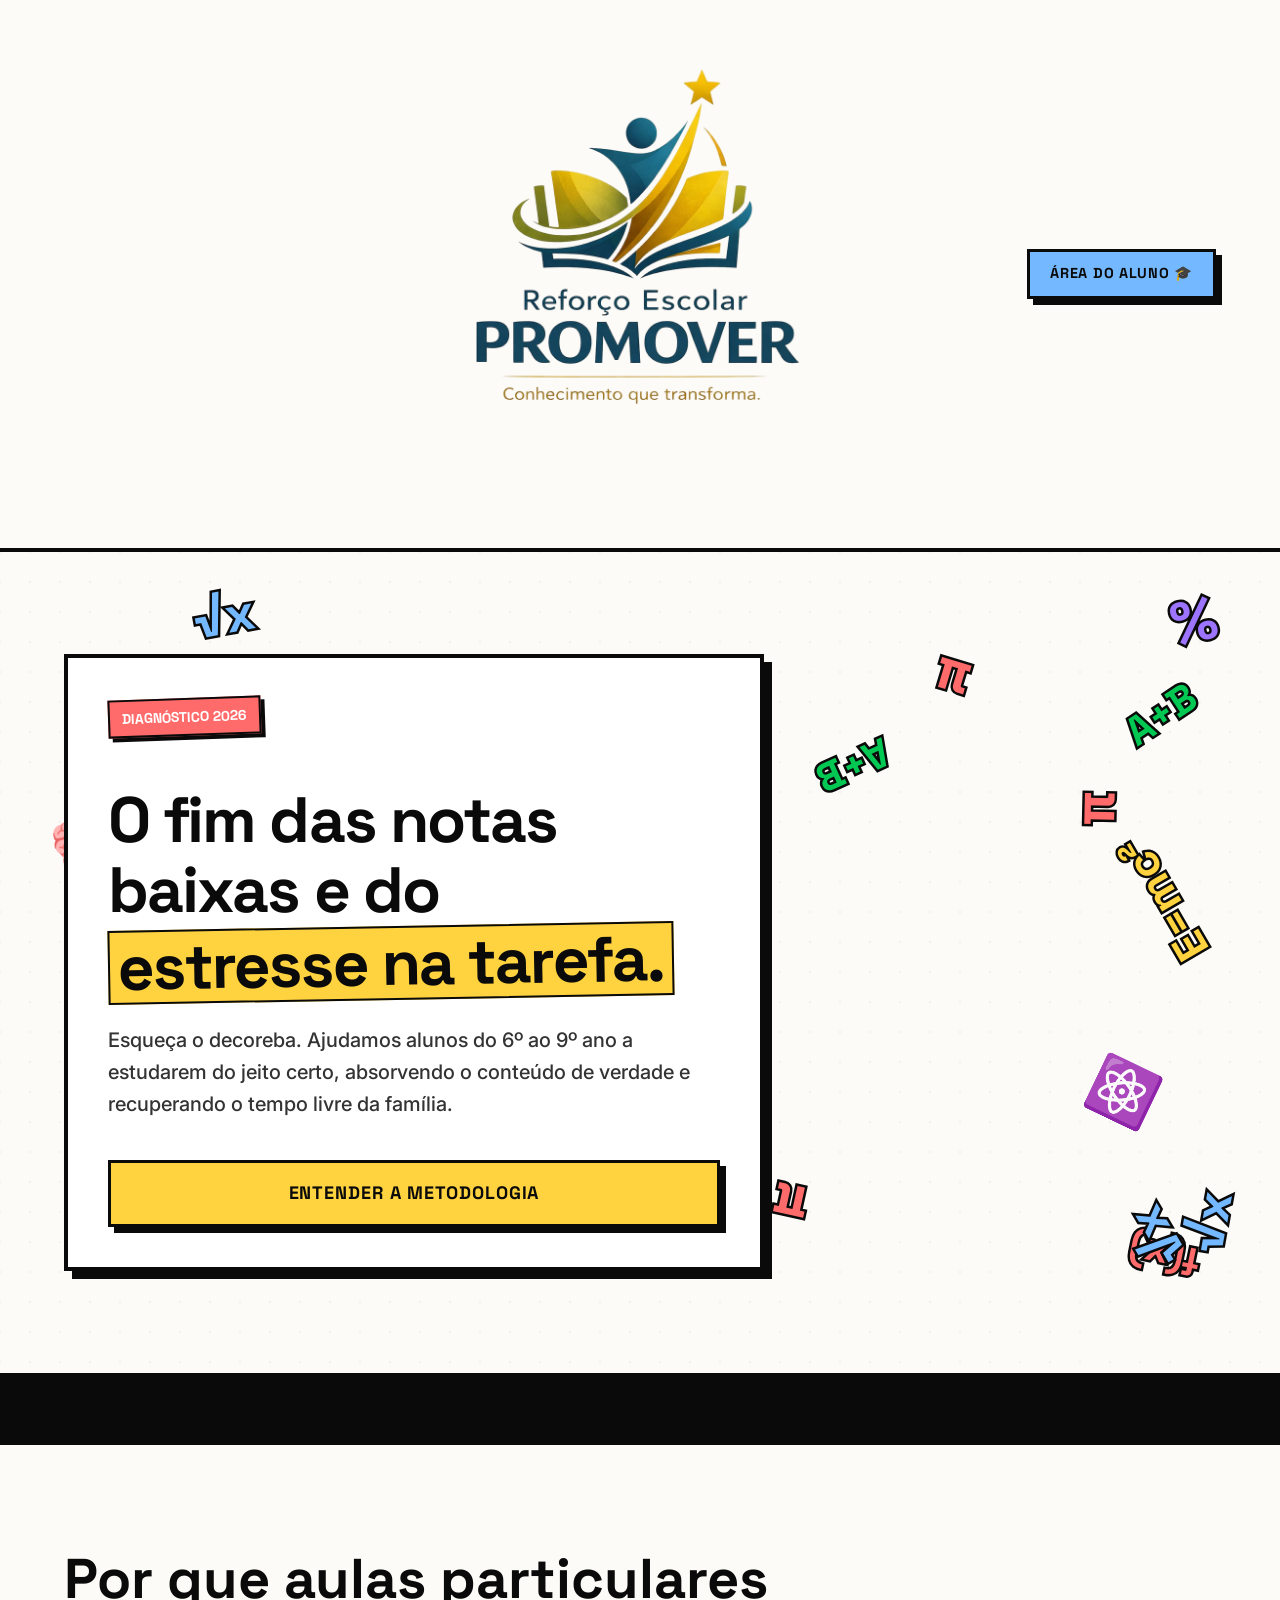
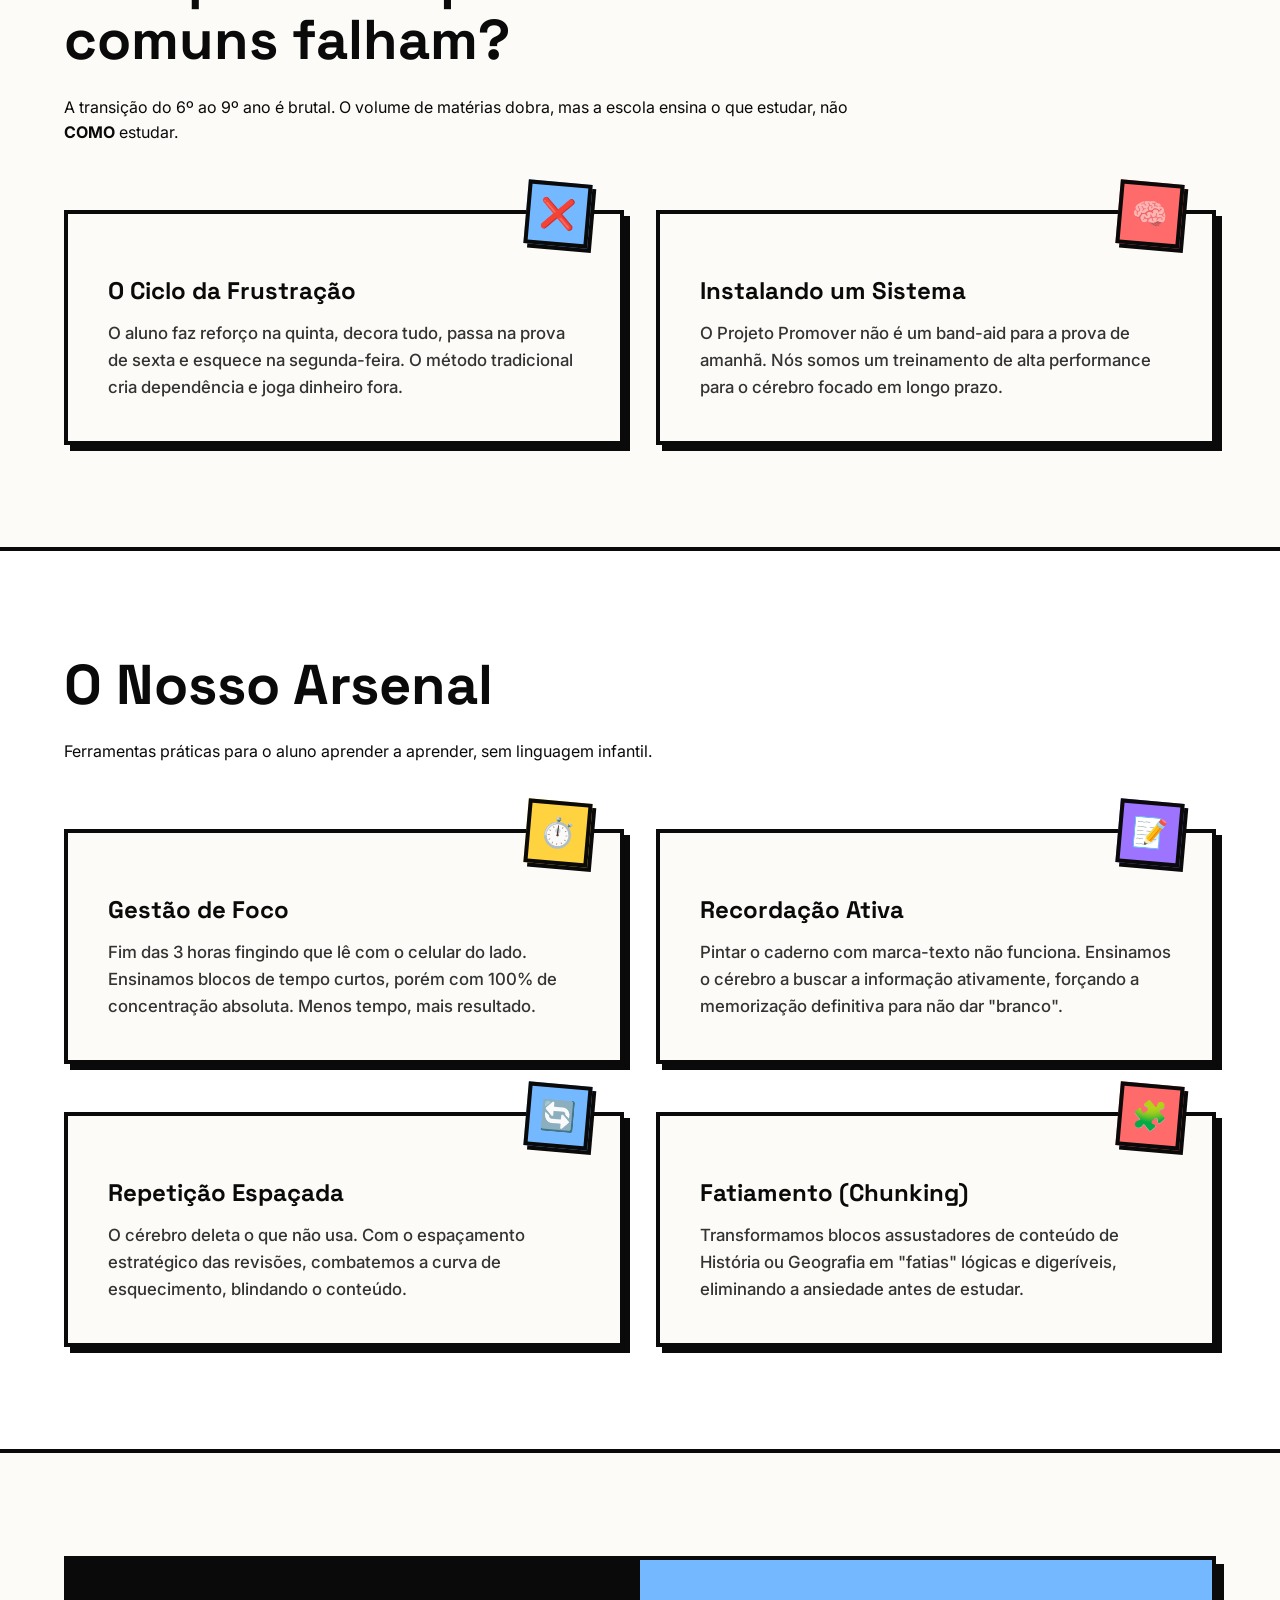
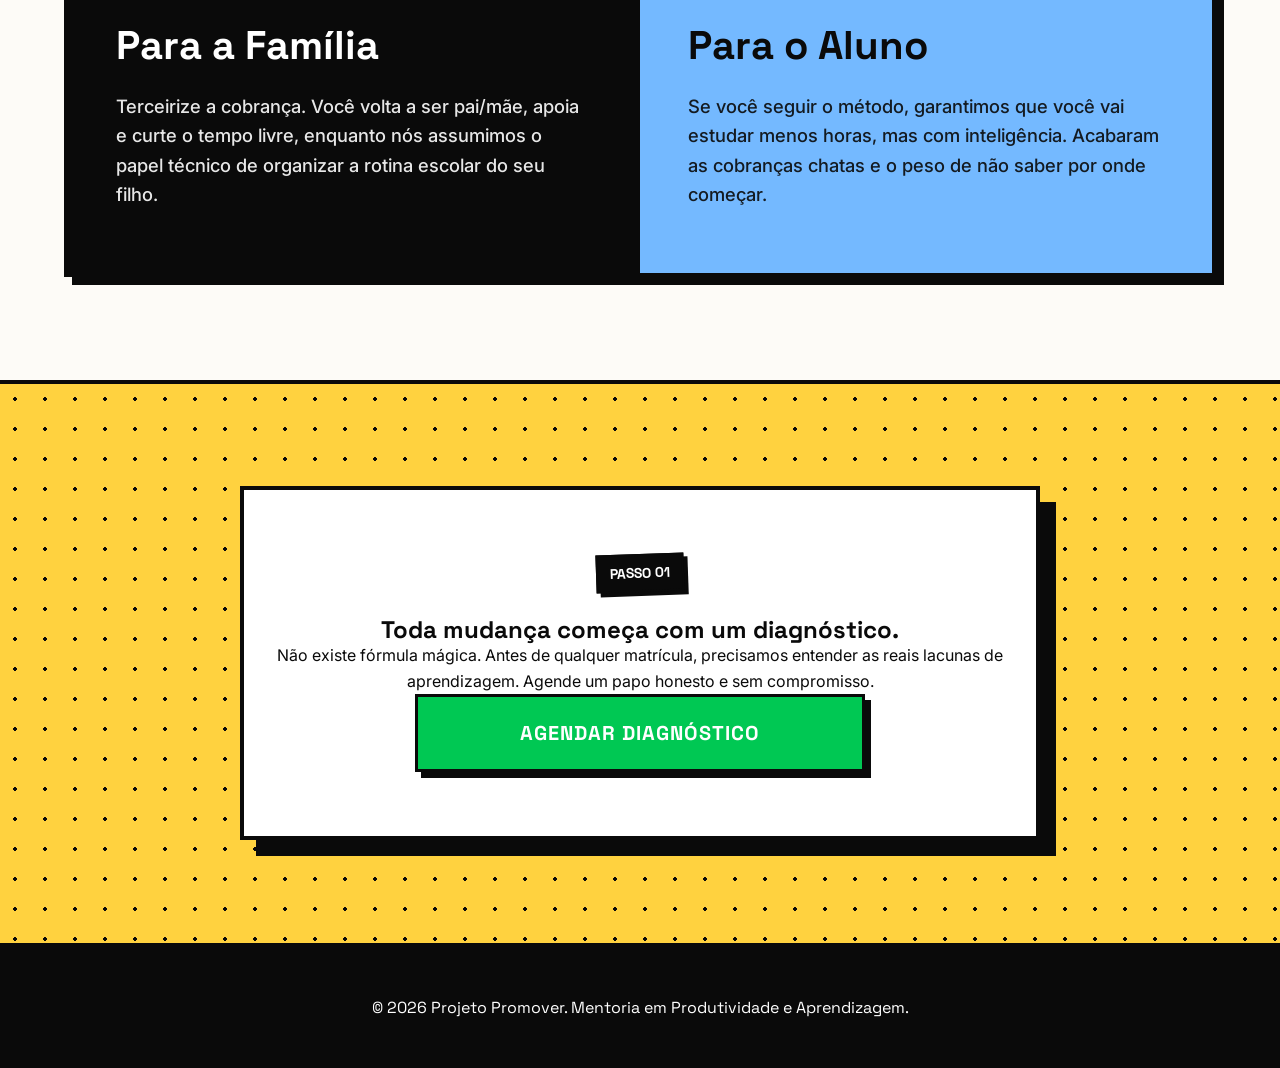
==== commit c79b50cb: "up" ====
--- a/index.html
+++ b/index.html
@@ -5,24 +5,21 @@
     <meta name="viewport" content="width=device-width, initial-scale=1.0">
     <title>Projeto Promover | Mentoria Educacional Premium</title>
     
-    <!-- Tipografia Neo-Brutalista: Space Grotesk para Títulos, Inter para Textos -->
     <link rel="preconnect" href="https://fonts.googleapis.com">
     <link rel="preconnect" href="https://fonts.gstatic.com" crossorigin>
     <link href="https://fonts.googleapis.com/css2?family=Inter:wght@400;500;600&family=Space+Grotesk:wght@700;900&display=swap" rel="stylesheet">
     
     <style>
-        /* ==========================================================================
-           TEMA NEO-BRUTALISTA - VARIÁVEIS DE DESIGN TOKENS
-           ========================================================================== */
         :root {
             --color-bg: #FDFBF7;       /* Off-white quente */
             --color-black: #0A0A0A;    /* Preto profundo */
             --color-white: #FFFFFF;
             
-            --color-primary: #FFD23F;  /* Amarelo Elétrico (Atenção/CTA) */
-            --color-secondary: #FF6B6B;/* Rosa Coral (Destaque/Urgência) */
-            --color-tertiary: #74B9FF; /* Azul Celeste (Confiança/Estrutura) */
+            --color-primary: #FFD23F;  /* Amarelo Elétrico */
+            --color-secondary: #FF6B6B;/* Rosa Coral */
+            --color-tertiary: #74B9FF; /* Azul Celeste */
             --color-success: #00C853;  /* Verde Whatsapp */
+            --color-purple: #9D74FF;   /* Roxo Elementos */
 
             --border-heavy: 4px solid var(--color-black);
             --border-medium: 3px solid var(--color-black);
@@ -32,9 +29,6 @@
             --shadow-hard-md: 6px 6px 0px 0px var(--color-black);
             --shadow-hard-sm: 4px 4px 0px 0px var(--color-black);
             
-            --radius-none: 0px;
-            --radius-sm: 4px;
-            
             --font-heading: 'Space Grotesk', sans-serif;
             --font-body: 'Inter', sans-serif;
             
@@ -42,9 +36,6 @@
             --spacing-section: clamp(4rem, 8vw, 8rem);
         }
 
-        /* ==========================================================================
-           RESET E BASE
-           ========================================================================== */
         * { margin: 0; padding: 0; box-sizing: border-box; }
         
         body { 
@@ -67,9 +58,6 @@
             margin: 0 auto;
         }
 
-        /* ==========================================================================
-           COMPONENTES - BOTÕES NEO-BRUTALISTAS
-           ========================================================================== */
         .btn {
             display: inline-flex;
             align-items: center;
@@ -84,7 +72,6 @@
             color: var(--color-black);
             background: var(--color-white);
             border: var(--border-medium);
-            border-radius: var(--radius-none); /* Sem bordas arredondadas no Brutalismo raiz */
             box-shadow: var(--shadow-hard-md);
             cursor: pointer;
             transition: all 0.15s ease-out;
@@ -93,18 +80,6 @@
             z-index: 1;
         }
 
-        .btn::after {
-            content: '';
-            position: absolute;
-            inset: 0;
-            background: rgba(255,255,255,0.2);
-            opacity: 0;
-            transition: opacity 0.2s;
-        }
-
-        .btn:hover::after { opacity: 1; }
-
-        /* Estado "Pressionado" tátil */
         .btn:active {
             transform: translate(4px, 4px);
             box-shadow: 2px 2px 0px 0px var(--color-black);
@@ -113,17 +88,13 @@
         .btn-primary { background-color: var(--color-primary); }
         .btn-whatsapp { background-color: var(--color-success); color: var(--color-white); }
         .btn-secondary { background-color: var(--color-tertiary); }
-        
         .btn-sm { padding: 10px 20px; font-size: 0.9rem; }
 
-        /* ==========================================================================
-           TAGS E BADGES
-           ========================================================================== */
         .badge {
             display: inline-block;
             font-family: var(--font-heading);
             font-size: 0.875rem;
-            font-weight: 700;
+            font-weight: 900;
             text-transform: uppercase;
             padding: 6px 12px;
             border: var(--border-light);
@@ -132,9 +103,6 @@
         }
         .badge-alert { background: var(--color-secondary); color: var(--color-white); }
 
-        /* ==========================================================================
-           LAYOUT - HEADER
-           ========================================================================== */
         header {
             background: var(--color-bg);
             border-bottom: var(--border-heavy);
@@ -148,58 +116,79 @@
             flex-direction: column;
             align-items: center;
             gap: 1.5rem;
+            position: relative;
         }
 
         .logo {
             display: block;
             width: 100%;
-            max-width: 320px; /* Logo dominante no mobile */
+            max-width: 380px; /* Grande no mobile */
             transition: transform 0.2s ease;
+            z-index: 2;
         }
 
         .logo:hover { transform: scale(1.02) rotate(-1deg); }
 
         @media (min-width: 768px) {
             .header-inner {
-                flex-direction: row;
-                justify-content: space-between;
+                display: grid;
+                grid-template-columns: 1fr auto 1fr;
+                align-items: center;
             }
             .logo {
-                max-width: 400px; /* Logo gigante no desktop */
+                grid-column: 2;
+                max-width: 500px; /* Gigante no Desktop */
+                margin: 0 auto;
             }
-        }
-
-        /* ==========================================================================
-           LAYOUT - HERO SECTION (Acima da Dobra)
-           ========================================================================== */
+            .nav-header {
+                grid-column: 3;
+                display: flex;
+                justify-content: flex-end;
+            }
+        }
+
         .hero {
             padding: var(--spacing-section) 0;
             border-bottom: var(--border-heavy);
-            background-color: var(--color-tertiary);
-            background-image: radial-gradient(var(--color-black) 1px, transparent 1px);
-            background-size: 24px 24px; /* Grid background */
+            background-color: var(--color-bg); /* Fundo claro */
             position: relative;
             overflow: hidden;
+            min-height: 80vh;
+            display: flex;
+            align-items: center;
+        }
+
+        /* Canvas ocupa tudo e fica no fundo */
+        #physics-canvas {
+            position: absolute;
+            top: 0;
+            left: 0;
+            width: 100%;
+            height: 100%;
+            z-index: 1;
+            cursor: crosshair;
         }
 
         .hero-grid {
             display: grid;
             grid-template-columns: 1fr;
             gap: 3rem;
-            align-items: center;
+            position: relative;
+            z-index: 2; /* Fica acima do Canvas */
+            pointer-events: none; /* Permite clicar no canvas através de áreas vazias */
         }
 
         .hero-content {
-            background: var(--color-bg);
+            background: var(--color-white);
             border: var(--border-heavy);
             padding: 2.5rem;
             box-shadow: var(--shadow-hard-lg);
-            position: relative;
-            z-index: 2;
+            max-width: 700px;
+            pointer-events: auto; /* Reativa cliques dentro da caixa */
         }
 
         .hero h1 {
-            font-size: clamp(2.5rem, 6vw, 4.5rem);
+            font-size: clamp(2.2rem, 5vw, 4rem);
             letter-spacing: -0.03em;
             margin: 1.5rem 0;
             color: var(--color-black);
@@ -214,11 +203,10 @@
         }
 
         .hero p.lead {
-            font-size: clamp(1.125rem, 2vw, 1.35rem);
+            font-size: clamp(1.125rem, 2vw, 1.25rem);
             font-weight: 500;
             margin-bottom: 2.5rem;
             color: #333;
-            max-width: 90%;
         }
 
         .hero-cta-group {
@@ -227,51 +215,10 @@
             gap: 1rem;
         }
 
-        .hero-visual {
-            position: relative;
-            z-index: 1;
-            display: flex;
-            justify-content: center;
-            align-items: center;
-        }
-
-        /* Ilustração Vetorial CSS/SVG embutida */
-        .hero-illustration {
-            width: 100%;
-            max-width: 450px;
-            aspect-ratio: 1 / 1;
-            background: var(--color-secondary);
-            border: var(--border-heavy);
-            box-shadow: var(--shadow-hard-lg);
-            position: relative;
-            transform: rotate(2deg);
-            overflow: hidden;
-        }
-
-        .hero-illustration::before {
-            content: '';
-            position: absolute;
-            top: 10%; left: 10%; right: 10%; bottom: 10%;
-            background: var(--color-white);
-            border: var(--border-heavy);
-            border-radius: 50%;
-        }
-        
-        .hero-illustration svg {
-            position: absolute;
-            top: 50%; left: 50%;
-            transform: translate(-50%, -50%);
-            width: 60%; height: 60%;
-        }
-
         @media (min-width: 992px) {
-            .hero-grid { grid-template-columns: 1.2fr 0.8fr; }
             .hero-cta-group { flex-direction: row; }
         }
 
-        /* ==========================================================================
-           TICKER (Letreiro Dinâmico)
-           ========================================================================== */
         .ticker-wrap {
             width: 100%;
             overflow: hidden;
@@ -284,170 +231,108 @@
             font-weight: 900;
             text-transform: uppercase;
             white-space: nowrap;
-            box-sizing: content-box;
-        }
-
+        }
         .ticker {
             display: inline-block;
             padding-left: 100%;
             animation: ticker 25s linear infinite;
         }
-
         .ticker-item {
             display: inline-block;
             padding: 0 2rem;
         }
-
         .ticker-item::after {
             content: '✦';
             padding-left: 2rem;
             color: var(--color-white);
         }
-
         @keyframes ticker {
             0% { transform: translate3d(0, 0, 0); }
             100% { transform: translate3d(-100%, 0, 0); }
         }
 
-        /* ==========================================================================
-           SEÇÃO DE DOR / PROBLEMA (Agitation)
-           ========================================================================== */
-        .pain-section {
-            padding: var(--spacing-section) 0;
-            background-color: var(--color-bg);
-            border-bottom: var(--border-heavy);
-        }
-
-        .section-header {
-            max-width: 800px;
-            margin-bottom: 4rem;
-        }
-
-        .section-header h2 {
-            font-size: clamp(2rem, 5vw, 3.5rem);
-            margin-bottom: 1.5rem;
-        }
-
-        .grid-cards {
-            display: grid;
-            grid-template-columns: 1fr;
-            gap: 2rem;
-        }
-
-        /* Estrutura de Card Neo-Brutalista */
+        .section-padding { padding: var(--spacing-section) 0; border-bottom: var(--border-heavy); }
+        .bg-white { background-color: var(--color-white); }
+        .bg-offwhite { background-color: var(--color-bg); }
+        
+        .section-header { max-width: 800px; margin-bottom: 4rem; }
+        .section-header h2 { font-size: clamp(2rem, 5vw, 3.5rem); margin-bottom: 1.5rem; }
+        
+        .grid-cards { display: grid; grid-template-columns: 1fr; gap: 2.5rem; }
+        
         .card {
-            background: var(--color-white);
+            background: var(--color-bg);
             border: var(--border-heavy);
             padding: 2.5rem;
             box-shadow: var(--shadow-hard-md);
             position: relative;
             transition: transform 0.2s ease;
-        }
-
+            height: 100%;
+        }
         .card:hover { transform: translateY(-4px) translateX(-4px); box-shadow: var(--shadow-hard-lg); }
+        
+        .card h3 { font-size: 1.5rem; margin: 1rem 0; font-weight: 900; }
+        .card p { color: #333; font-size: 1.05rem; font-weight: 500; }
 
         .card-icon {
-            width: 60px;
-            height: 60px;
+            width: 64px;
+            height: 64px;
             background: var(--color-black);
             color: var(--color-white);
             display: flex;
             align-items: center;
             justify-content: center;
             font-family: var(--font-heading);
-            font-size: 1.5rem;
-            font-weight: 900;
-            border: var(--border-light);
+            font-size: 1.8rem;
+            border: var(--border-heavy);
             box-shadow: var(--shadow-hard-sm);
             margin-bottom: 1.5rem;
             position: absolute;
-            top: -30px; left: 30px;
-        }
-
-        .card-accent-1 { background-color: var(--color-primary); color: var(--color-black); }
-        .card-accent-2 { background-color: var(--color-secondary); }
-        .card-accent-3 { background-color: var(--color-tertiary); color: var(--color-black); }
-
-        .card h3 {
-            font-size: 1.5rem;
-            margin: 1rem 0;
-        }
-
-        .card p {
-            color: #444;
-            font-size: 1.05rem;
-        }
+            top: -32px; right: 30px;
+            transform: rotate(5deg);
+        }
+
+        .c-1 { background-color: var(--color-tertiary); color: var(--color-black); }
+        .c-2 { background-color: var(--color-secondary); color: var(--color-white); }
+        .c-3 { background-color: var(--color-primary); color: var(--color-black); }
+        .c-4 { background-color: var(--color-purple); color: var(--color-white); }
 
         @media (min-width: 768px) {
-            .grid-cards { grid-template-columns: repeat(3, 1fr); }
-            .card { padding-top: 3.5rem; } /* Espaço para o ícone flutuante */
-        }
-
-        /* ==========================================================================
-           SEÇÃO DA SOLUÇÃO (Mechanism)
-           ========================================================================== */
-        .solution-section {
-            padding: var(--spacing-section) 0;
-            background-color: var(--color-white);
-            border-bottom: var(--border-heavy);
-        }
-
-        .method-grid {
+            .grid-cards { grid-template-columns: repeat(2, 1fr); gap: 3rem 2rem; }
+            .card { padding-top: 3rem; }
+        }
+
+        .agreement-grid {
             display: grid;
             grid-template-columns: 1fr;
-            gap: 4rem;
-            align-items: center;
-        }
-
-        .method-visual {
-            background: var(--color-black);
-            padding: 2rem;
+            gap: 0;
             border: var(--border-heavy);
             box-shadow: var(--shadow-hard-lg);
-            color: var(--color-white);
-            transform: rotate(-1deg);
-        }
-
-        .method-list {
-            margin-top: 2rem;
-        }
-
-        .method-list li {
-            font-family: var(--font-heading);
-            font-size: 1.25rem;
-            padding: 1.5rem 0;
-            border-bottom: 2px dashed #444;
-            display: flex;
-            align-items: center;
-            gap: 1rem;
-        }
-
-        .method-list li::before {
-            content: '✓';
-            color: var(--color-primary);
-            font-size: 1.5rem;
-            font-weight: 900;
-        }
+        }
+        
+        .agreement-panel { padding: 4rem 3rem; }
+        .panel-parents { background-color: var(--color-black); color: var(--color-white); }
+        .panel-students { background-color: var(--color-tertiary); color: var(--color-black); }
+        
+        .agreement-panel h3 { font-size: 2.5rem; margin-bottom: 1.5rem; }
+        .agreement-panel p { font-size: 1.15rem; font-weight: 500; opacity: 0.9; }
 
         @media (min-width: 992px) {
-            .method-grid { grid-template-columns: 1fr 1fr; }
-        }
-
-        /* ==========================================================================
-           CALL TO ACTION FINAL (Frictionless Action)
-           ========================================================================== */
+            .agreement-grid { grid-template-columns: 1fr 1fr; }
+            .panel-parents { border-right: var(--border-heavy); }
+        }
+
         .cta-section {
             padding: var(--spacing-section) 0;
             background-color: var(--color-primary);
             text-align: center;
-            background-image: repeating-linear-gradient(45deg, var(--color-black) 25%, transparent 25%, transparent 75%, var(--color-black) 75%, var(--color-black)), repeating-linear-gradient(45deg, var(--color-black) 25%, var(--color-primary) 25%, var(--color-primary) 75%, var(--color-black) 75%, var(--color-black));
-            background-position: 0 0, 10px 10px;
-            background-size: 20px 20px;
+            background-image: radial-gradient(var(--color-black) 2px, transparent 2px);
+            background-size: 30px 30px;
             border-bottom: var(--border-heavy);
         }
-
+        
         .cta-box {
-            background: var(--color-bg);
+            background: var(--color-white);
             border: var(--border-heavy);
             padding: 4rem 2rem;
             box-shadow: 16px 16px 0px 0px var(--color-black);
@@ -455,20 +340,6 @@
             margin: 0 auto;
         }
 
-        .cta-box h2 {
-            font-size: clamp(2rem, 5vw, 3rem);
-            margin-bottom: 1rem;
-        }
-
-        .cta-box p {
-            font-size: 1.25rem;
-            margin-bottom: 3rem;
-            font-weight: 500;
-        }
-
-        /* ==========================================================================
-           FOOTER
-           ========================================================================== */
         footer {
             background: var(--color-black);
             color: var(--color-white);
@@ -477,18 +348,12 @@
             font-family: var(--font-heading);
         }
 
-        /* ==========================================================================
-           UTILITIES & ANIMATIONS
-           ========================================================================== */
         .reveal {
             opacity: 0;
-            transform: translateY(40px);
-            transition: all 0.8s cubic-bezier(0.16, 1, 0.3, 1);
-        }
-        .reveal.active {
-            opacity: 1;
-            transform: translateY(0);
-        }
+            transform: translateY(30px);
+            transition: all 0.7s cubic-bezier(0.16, 1, 0.3, 1);
+        }
+        .reveal.active { opacity: 1; transform: translateY(0); }
     </style>
 </head>
 <body>
@@ -496,11 +361,10 @@
     <header>
         <div class="container header-inner">
             <a href="#" class="logo">
-                <!-- A Logo original mantida e maximizada -->
                 <img src="logo.png" alt="Projeto Promover">
             </a>
             
-            <nav>
+            <nav class="nav-header">
                 <a href="turmas.html" class="btn btn-sm btn-secondary">
                     Área do Aluno 🎓
                 </a>
@@ -510,31 +374,21 @@
 
     <main>
         <section class="hero">
+            <!-- O Canvas agora ocupa toda a seção e fica atrás do texto -->
+            <canvas id="physics-canvas"></canvas>
+            
             <div class="container hero-grid">
                 <div class="hero-content reveal">
-                    <span class="badge badge-alert">Matrículas 2026 Abertas</span>
-                    
-                    <!-- Copywright focado em benefício final (Outcome Driven) -->
+                    <span class="badge badge-alert" style="margin-bottom: 1.5rem; transform: rotate(-2deg);">Diagnóstico 2026</span>
+                    
                     <h1>O fim das notas baixas e do <span>estresse na tarefa.</span></h1>
                     
-                    <p class="lead">Uma mentoria educacional High-Ticket para alunos do 6º ao 9º ano. Nós assumimos a rotina de estudos para que sua família recupere a paz.</p>
+                    <p class="lead">Esqueça o decoreba. Ajudamos alunos do 6º ao 9º ano a estudarem do jeito certo, absorvendo o conteúdo de verdade e recuperando o tempo livre da família.</p>
                     
                     <div class="hero-cta-group">
-                        <a href="https://wa.me/5585992621003?text=Quero%20agendar%20uma%20avalia%C3%A7%C3%A3o%20para%20meu%20filho(a)" target="_blank" class="btn btn-primary" style="width: 100%;">
-                            Garantir Avaliação Gratuita
+                        <a href="#diagnostico" class="btn btn-primary" style="width: 100%;">
+                            Entender a Metodologia
                         </a>
-                    </div>
-                </div>
-
-                <div class="hero-visual reveal" style="transition-delay: 0.2s;">
-                    <!-- Ilustração Brutalista Geométrica (Substitui imagens pesadas) -->
-                    <div class="hero-illustration">
-                        <svg viewBox="0 0 100 100" fill="none" xmlns="http://www.w3.org/2000/svg">
-                            <!-- Símbolo de Crescimento/Cérebro abstrato -->
-                            <path d="M50 10 L90 50 L50 90 L10 50 Z" fill="#FFD23F" stroke="#0A0A0A" stroke-width="4"/>
-                            <circle cx="50" cy="50" r="20" fill="#74B9FF" stroke="#0A0A0A" stroke-width="4"/>
-                            <path d="M50 30 L50 70 M30 50 L70 50" stroke="#0A0A0A" stroke-width="6" stroke-linecap="square"/>
-                        </svg>
                     </div>
                 </div>
             </div>
@@ -542,82 +396,102 @@
 
         <div class="ticker-wrap">
             <div class="ticker">
-                <div class="ticker-item">Método Personalizado</div>
-                <div class="ticker-item">Foco em Autonomia</div>
-                <div class="ticker-item">Acompanhamento Individual</div>
-                <div class="ticker-item">Resultados Reais</div>
-                <div class="ticker-item">Mentoria Educacional</div>
+                <div class="ticker-item">Gestão de Foco</div>
+                <div class="ticker-item">Recordação Ativa</div>
+                <div class="ticker-item">Fim do Decoreba</div>
+                <div class="ticker-item">Autonomia</div>
+                <div class="ticker-item">Rotina de Estudos</div>
                 <!-- Duplicate for seamless loop -->
-                <div class="ticker-item">Método Personalizado</div>
-                <div class="ticker-item">Foco em Autonomia</div>
-                <div class="ticker-item">Acompanhamento Individual</div>
-                <div class="ticker-item">Resultados Reais</div>
-                <div class="ticker-item">Mentoria Educacional</div>
+                <div class="ticker-item">Gestão de Foco</div>
+                <div class="ticker-item">Recordação Ativa</div>
+                <div class="ticker-item">Fim do Decoreba</div>
+                <div class="ticker-item">Autonomia</div>
+                <div class="ticker-item">Rotina de Estudos</div>
             </div>
         </div>
 
-        <section class="pain-section">
+        <section class="section-padding bg-offwhite">
             <div class="container">
                 <div class="section-header reveal">
                     <h2>Por que aulas particulares comuns falham?</h2>
-                    <p class="lead">Aulas de reforço tradicionais tratam o sintoma (a prova de amanhã), não a causa. Nós construímos a fundação para o sucesso a longo prazo.</p>
+                    <p class="lead">A transição do 6º ao 9º ano é brutal. O volume de matérias dobra, mas a escola ensina o que estudar, não <strong>COMO</strong> estudar.</p>
                 </div>
 
                 <div class="grid-cards">
                     <div class="card reveal">
-                        <div class="card-icon card-accent-1">01</div>
-                        <h3>Diagnóstico Cirúrgico</h3>
-                        <p>Não damos aula no escuro. Mapeamos exatamente onde estão as lacunas de aprendizado, atacando a raiz da dificuldade escolar.</p>
+                        <div class="card-icon c-1">❌</div>
+                        <h3>O Ciclo da Frustração</h3>
+                        <p>O aluno faz reforço na quinta, decora tudo, passa na prova de sexta e esquece na segunda-feira. O método tradicional cria dependência e joga dinheiro fora.</p>
                     </div>
 
                     <div class="card reveal" style="transition-delay: 0.15s;">
-                        <div class="card-icon card-accent-2">02</div>
-                        <h3>Terceirização da Cobrança</h3>
-                        <p>Fim das brigas. Nós assumimos a responsabilidade pela organização e execução das tarefas. O tempo em casa volta a ser tempo de família.</p>
-                    </div>
-
-                    <div class="card reveal" style="transition-delay: 0.3s;">
-                        <div class="card-icon card-accent-3">03</div>
-                        <h3>Construção de Autonomia</h3>
-                        <p>O objetivo final não é prender o aluno a nós, mas ensiná-lo a aprender sozinho, criando hábitos de estudo que duram para a vida toda.</p>
+                        <div class="card-icon c-2">🧠</div>
+                        <h3>Instalando um Sistema</h3>
+                        <p>O Projeto Promover não é um band-aid para a prova de amanhã. Nós somos um treinamento de alta performance para o cérebro focado em longo prazo.</p>
                     </div>
                 </div>
             </div>
         </section>
 
-        <section class="solution-section">
-            <div class="container method-grid">
-                <div class="method-content reveal">
-                    <h2>Mais que reforço. Um ecossistema de aprovação.</h2>
-                    <p class="lead" style="margin-top: 1.5rem;">Nosso método exclusivo para alunos do Ensino Fundamental II (6º ao 9º ano) combina didática de excelência com gestão emocional.</p>
-                    
-                    <ul class="method-list">
-                        <li>Planejamento de Estudos Individualizado</li>
-                        <li>Feedback Constante para os Pais</li>
-                        <li>Ambiente Focado e Sem Distrações</li>
-                        <li>Resgate da Autoconfiança do Aluno</li>
-                    </ul>
+        <section class="section-padding bg-white">
+            <div class="container">
+                <div class="section-header reveal">
+                    <h2>O Nosso Arsenal</h2>
+                    <p class="lead">Ferramentas práticas para o aluno aprender a aprender, sem linguagem infantil.</p>
                 </div>
-                
-                <div class="method-visual reveal" style="transition-delay: 0.2s;">
-                    <!-- Placeholder visual forte em substituição a imagens stock -->
-                    <div style="border: 4px solid #fff; padding: 2rem; text-align: center;">
-                        <div style="font-size: 5rem; margin-bottom: 1rem;">🎯</div>
-                        <h3 style="font-size: 2rem; text-transform: uppercase;">Aprovação Garantida<br>pelo Método</h3>
+
+                <div class="grid-cards">
+                    <div class="card reveal">
+                        <div class="card-icon c-3">⏱️</div>
+                        <h3>Gestão de Foco</h3>
+                        <p>Fim das 3 horas fingindo que lê com o celular do lado. Ensinamos blocos de tempo curtos, porém com 100% de concentração absoluta. Menos tempo, mais resultado.</p>
+                    </div>
+
+                    <div class="card reveal" style="transition-delay: 0.1s;">
+                        <div class="card-icon c-4">📝</div>
+                        <h3>Recordação Ativa</h3>
+                        <p>Pintar o caderno com marca-texto não funciona. Ensinamos o cérebro a buscar a informação ativamente, forçando a memorização definitiva para não dar "branco".</p>
+                    </div>
+
+                    <div class="card reveal" style="transition-delay: 0.2s;">
+                        <div class="card-icon c-1">🔄</div>
+                        <h3>Repetição Espaçada</h3>
+                        <p>O cérebro deleta o que não usa. Com o espaçamento estratégico das revisões, combatemos a curva de esquecimento, blindando o conteúdo.</p>
+                    </div>
+
+                    <div class="card reveal" style="transition-delay: 0.3s;">
+                        <div class="card-icon c-2">🧩</div>
+                        <h3>Fatiamento (Chunking)</h3>
+                        <p>Transformamos blocos assustadores de conteúdo de História ou Geografia em "fatias" lógicas e digeríveis, eliminando a ansiedade antes de estudar.</p>
                     </div>
                 </div>
             </div>
         </section>
 
-        <section class="cta-section">
+        <section class="section-padding bg-offwhite">
+            <div class="container reveal">
+                <div class="agreement-grid">
+                    <div class="agreement-panel panel-parents">
+                        <h3>Para a Família</h3>
+                        <p>Terceirize a cobrança. Você volta a ser pai/mãe, apoia e curte o tempo livre, enquanto nós assumimos o papel técnico de organizar a rotina escolar do seu filho.</p>
+                    </div>
+                    <div class="agreement-panel panel-students">
+                        <h3>Para o Aluno</h3>
+                        <p>Se você seguir o método, garantimos que você vai estudar menos horas, mas com inteligência. Acabaram as cobranças chatas e o peso de não saber por onde começar.</p>
+                    </div>
+                </div>
+            </div>
+        </section>
+
+        <section id="diagnostico" class="cta-section">
             <div class="container">
                 <div class="cta-box reveal">
-                    <span class="badge" style="margin-bottom: 1.5rem;">Vagas Limitadas</span>
-                    <h2>Pronto para transformar a rotina da sua casa?</h2>
-                    <p>Agende uma avaliação diagnóstica sem compromisso e entenda como podemos ajudar seu filho.</p>
-                    
-                    <a href="https://wa.me/5585992621003?text=Ol%C3%A1!%20Gostaria%20de%20agendar%20uma%20avalia%C3%A7%C3%A3o%20para%20o%20Projeto%20Promover." target="_blank" class="btn btn-whatsapp" style="width: 100%; max-width: 400px;">
-                        Falar no WhatsApp
+                    <span class="badge" style="margin-bottom: 1.5rem; background: var(--color-black); color: var(--color-white); transform: rotate(-2deg);">Passo 01</span>
+                    <h2>Toda mudança começa com um diagnóstico.</h2>
+                    <p>Não existe fórmula mágica. Antes de qualquer matrícula, precisamos entender as reais lacunas de aprendizagem. Agende um papo honesto e sem compromisso.</p>
+                    
+                    <a href="https://wa.me/5585992621003?text=Ol%C3%A1!%20Li%20o%20site%20e%20gostaria%20de%20agendar%20a%20Avalia%C3%A7%C3%A3o%20Diagn%C3%B3stica%20para%20entender%20o%20m%C3%A9todo." target="_blank" class="btn btn-whatsapp" style="width: 100%; max-width: 450px; font-size: 1.25rem; padding: 20px;">
+                        Agendar Diagnóstico
                     </a>
                 </div>
             </div>
@@ -626,33 +500,191 @@
 
     <footer>
         <div class="container">
-            <p>&copy; 2026 Projeto Promover. Excelência em Mentoria Educacional.</p>
+            <p>&copy; 2026 Projeto Promover. Mentoria em Produtividade e Aprendizagem.</p>
         </div>
     </footer>
 
     <script>
-        // Scroll Reveal Lógica Optimizada
+        // 1. SCROLL REVEAL ANIMATION
         document.addEventListener("DOMContentLoaded", () => {
             const reveals = document.querySelectorAll(".reveal");
-
-            const observerOptions = {
-                threshold: 0.1, // Dispara quando 10% do elemento está visível
-                rootMargin: "0px 0px -50px 0px"
-            };
+            const observerOptions = { threshold: 0.1, rootMargin: "0px 0px -50px 0px" };
 
             const revealOnScroll = new IntersectionObserver(function(entries, observer) {
                 entries.forEach(entry => {
                     if (entry.isIntersecting) {
                         entry.target.classList.add("active");
-                        observer.unobserve(entry.target); // Anima apenas uma vez para performance
+                        observer.unobserve(entry.target); 
                     }
                 });
             }, observerOptions);
 
-            reveals.forEach(reveal => {
-                revealOnScroll.observe(reveal);
-            });
+            reveals.forEach(reveal => revealOnScroll.observe(reveal));
         });
+
+        // 2. CANVAS INTERATIVO: ELEMENTOS EDUCACIONAIS ESPALHADOS NA TELA
+        window.onload = function() {
+            const canvas = document.getElementById('physics-canvas');
+            if(!canvas) return;
+            const ctx = canvas.getContext('2d');
+            let width, height;
+            
+            // O Canvas agora pega o tamanho total da section .hero
+            function resizeCanvas() {
+                const parent = canvas.parentElement;
+                width = parent.clientWidth;
+                height = parent.clientHeight;
+                canvas.width = width;
+                canvas.height = height;
+            }
+            resizeCanvas();
+            window.addEventListener('resize', resizeCanvas);
+
+            // Interação Mouse/Touch
+            const pointer = { x: null, y: null, radius: 150 }; // Raio de repulsão um pouco maior
+
+            function updatePointer(e) {
+                const rect = canvas.getBoundingClientRect();
+                const clientX = e.touches ? e.touches[0].clientX : e.clientX;
+                const clientY = e.touches ? e.touches[0].clientY : e.clientY;
+                pointer.x = clientX - rect.left;
+                pointer.y = clientY - rect.top;
+            }
+
+            // Ouve eventos diretamente na window para não ser bloqueado pela div
+            window.addEventListener('mousemove', updatePointer);
+            window.addEventListener('touchmove', updatePointer, {passive: true});
+            window.addEventListener('mouseleave', () => { pointer.x = null; pointer.y = null; });
+            window.addEventListener('touchend', () => { pointer.x = null; pointer.y = null; });
+
+            // Símbolos Educacionais Lúdicos
+            const itemsList = [
+                { text: 'E=mc²', color: '#FFD23F', size: 45 }, // Amarelo
+                { text: 'π', color: '#FF6B6B', size: 60 },      // Rosa
+                { text: '√x', color: '#74B9FF', size: 50 },    // Azul
+                { text: 'A+B', color: '#00C853', size: 40 },   // Verde
+                { text: '⚛️', color: '#9D74FF', size: 55 },    // Átomo
+                { text: '🧠', color: '#FFD23F', size: 50 },    // Cérebro
+                { text: '%', color: '#9D74FF', size: 60 },      // Porcentagem
+                { text: 'f(x)', color: '#FF6B6B', size: 40 }   // Função
+            ];
+
+            const entities = [];
+
+            class PhysicsEntity {
+                constructor(data) {
+                    this.text = data.text;
+                    this.color = data.color;
+                    this.size = data.size;
+                    
+                    // Começa espalhado por toda a tela
+                    this.x = Math.random() * (width - 100) + 50;
+                    this.y = Math.random() * (height - 100) + 50;
+                    
+                    // Velocidade leve
+                    this.vx = (Math.random() - 0.5) * 1.5;
+                    this.vy = (Math.random() - 0.5) * 1.5;
+                    
+                    this.angle = Math.random() * Math.PI * 2;
+                    this.vAngle = (Math.random() - 0.5) * 0.03;
+                }
+
+                update() {
+                    this.angle += this.vAngle;
+
+                    // Colisão nas bordas da tela inteira
+                    const hitBox = this.size / 1.5; 
+                    if (this.x - hitBox < 0) { this.x = hitBox; this.vx *= -1; }
+                    if (this.x + hitBox > width) { this.x = width - hitBox; this.vx *= -1; }
+                    if (this.y - hitBox < 0) { this.y = hitBox; this.vy *= -1; }
+                    if (this.y + hitBox > height) { this.y = height - hitBox; this.vy *= -1; }
+
+                    // Interação com o Mouse (Repulsão)
+                    if (pointer.x != null && pointer.y != null) {
+                        let dx = pointer.x - this.x;
+                        let dy = pointer.y - this.y;
+                        let distance = Math.sqrt(dx * dx + dy * dy);
+                        
+                        if (distance < pointer.radius) {
+                            const forceDirectionX = dx / distance;
+                            const forceDirectionY = dy / distance;
+                            const force = (pointer.radius - distance) / pointer.radius;
+                            
+                            this.vx -= forceDirectionX * force * 1.5;
+                            this.vy -= forceDirectionY * force * 1.5;
+                            this.vAngle += (Math.random() - 0.5) * 0.1; 
+                        }
+                    }
+
+                    // Limite de velocidade
+                    const maxSpeed = 4;
+                    const speed = Math.sqrt(this.vx * this.vx + this.vy * this.vy);
+                    if(speed > maxSpeed) {
+                        this.vx = (this.vx / speed) * maxSpeed;
+                        this.vy = (this.vy / speed) * maxSpeed;
+                    }
+                    
+                    this.vx *= 0.99;
+                    this.vy *= 0.99;
+                    this.vAngle *= 0.98;
+
+                    if(Math.abs(this.vx) < 0.3) this.vx += (Math.random()-0.5)*0.3;
+                    if(Math.abs(this.vy) < 0.3) this.vy += (Math.random()-0.5)*0.3;
+
+                    this.x += this.vx;
+                    this.y += this.vy;
+                }
+
+                draw() {
+                    ctx.save();
+                    ctx.translate(this.x, this.y);
+                    ctx.rotate(this.angle);
+                    
+                    ctx.font = `900 ${this.size}px "Space Grotesk", sans-serif`;
+                    ctx.textAlign = "center";
+                    ctx.textBaseline = "middle";
+                    
+                    // Bordas pretas brutalistas nos icones
+                    ctx.lineWidth = 5;
+                    ctx.strokeStyle = "#0A0A0A";
+                    ctx.strokeText(this.text, 0, 0);
+                    
+                    ctx.fillStyle = this.color;
+                    ctx.fillText(this.text, 0, 0);
+                    
+                    ctx.restore();
+                }
+            }
+
+            // Triplicando a quantidade de itens para preencher a tela inteira
+            itemsList.forEach(data => entities.push(new PhysicsEntity(data)));
+            itemsList.forEach(data => entities.push(new PhysicsEntity(data)));
+            itemsList.forEach(data => entities.push(new PhysicsEntity(data)));
+
+            function animate() {
+                // Fundo limpo para evitar rastro
+                ctx.clearRect(0, 0, width, height);
+
+                // Grid pontilhado sutil de fundo para dar ar "científico"
+                ctx.fillStyle = "rgba(10, 10, 10, 0.03)";
+                for(let i=0; i<width; i+=30) {
+                    for(let j=0; j<height; j+=30) {
+                        ctx.beginPath();
+                        ctx.arc(i, j, 1.5, 0, Math.PI*2);
+                        ctx.fill();
+                    }
+                }
+
+                entities.forEach(entity => {
+                    entity.update();
+                    entity.draw();
+                });
+                
+                requestAnimationFrame(animate);
+            }
+
+            animate();
+        };
     </script>
 </body>
 </html>
